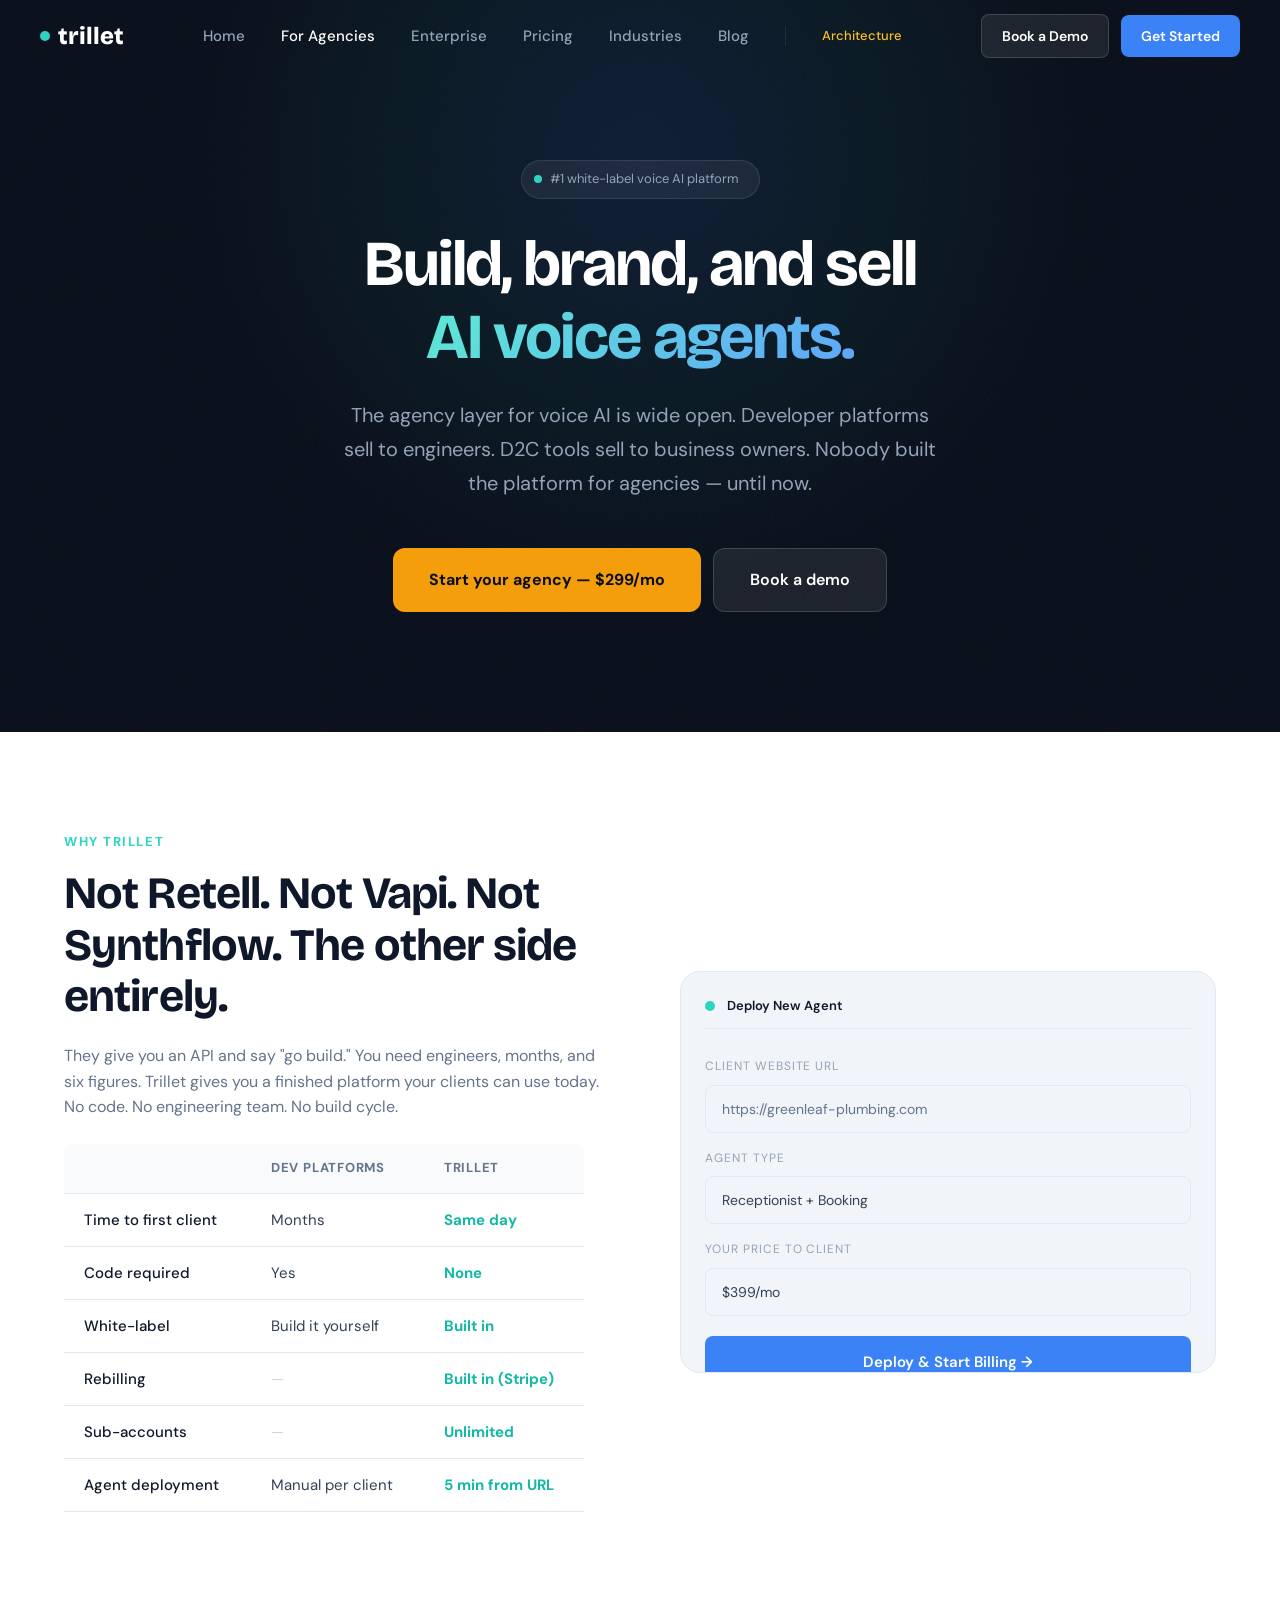
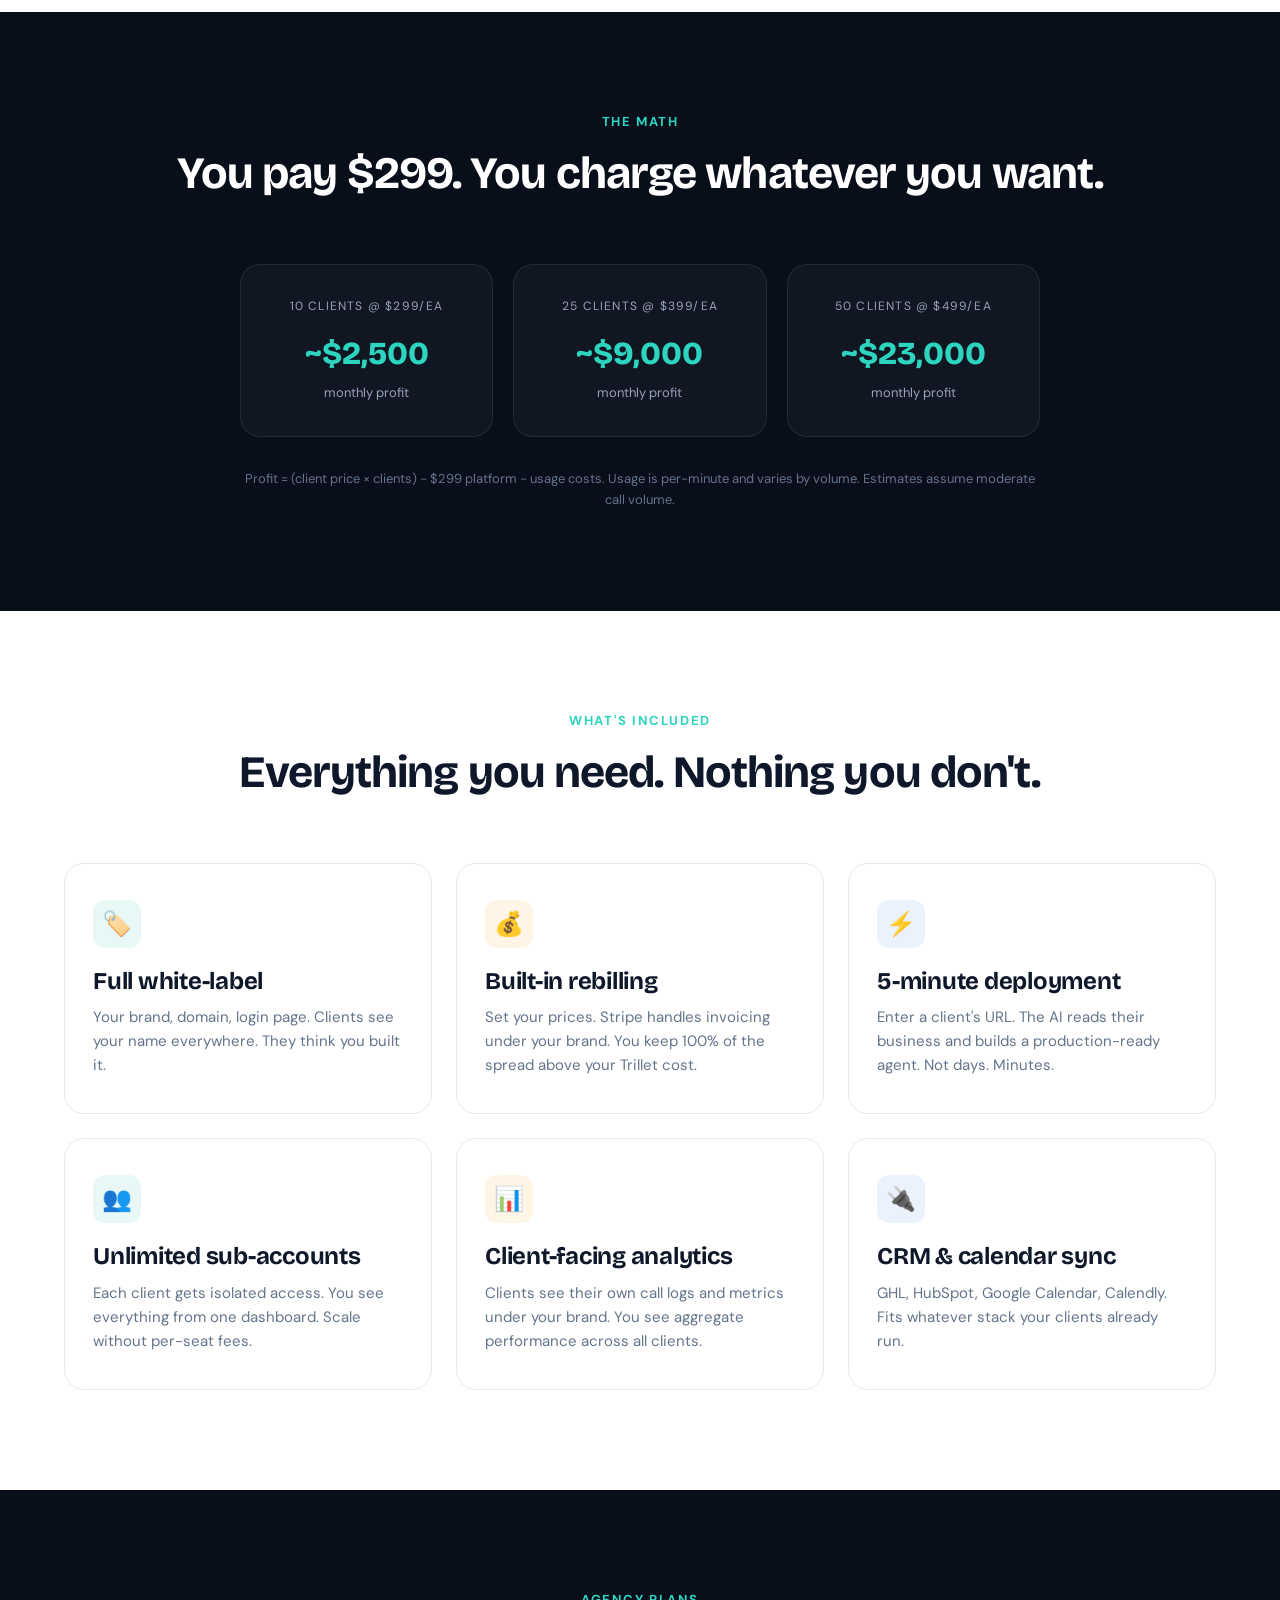
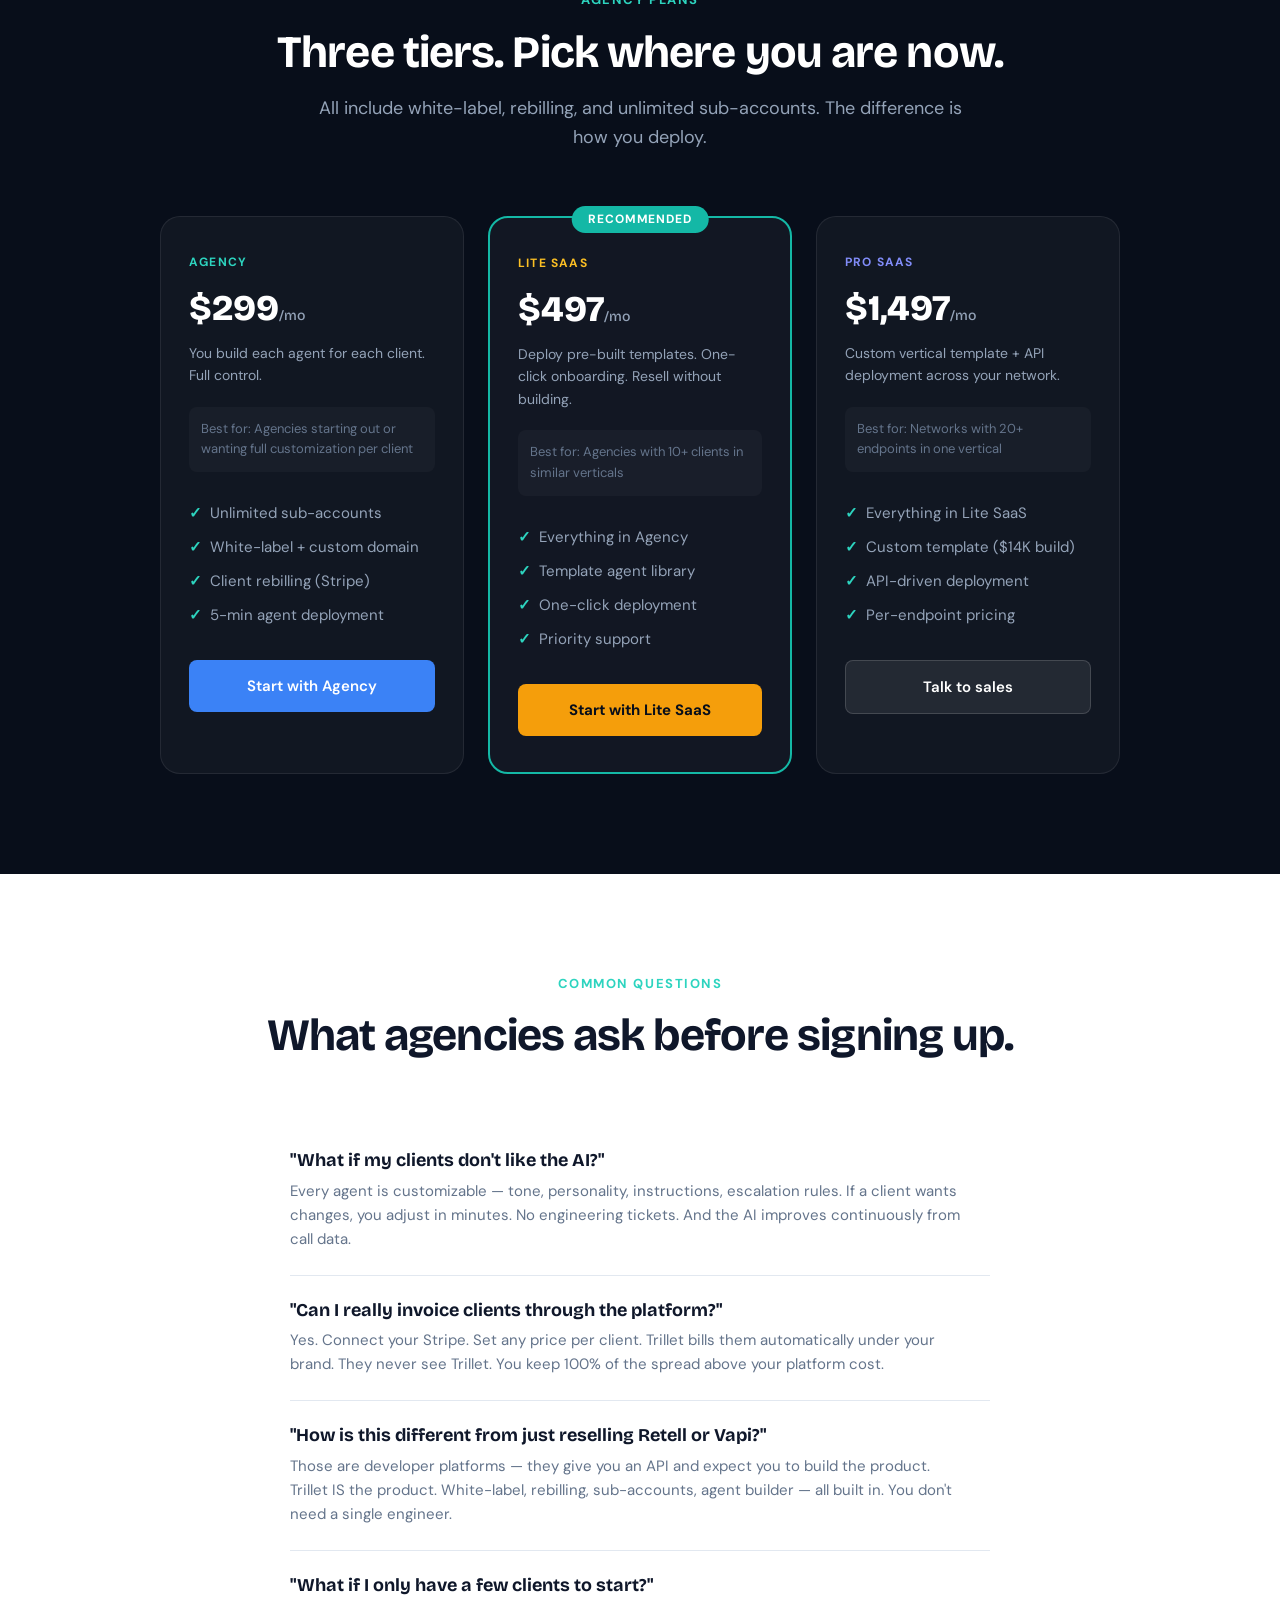
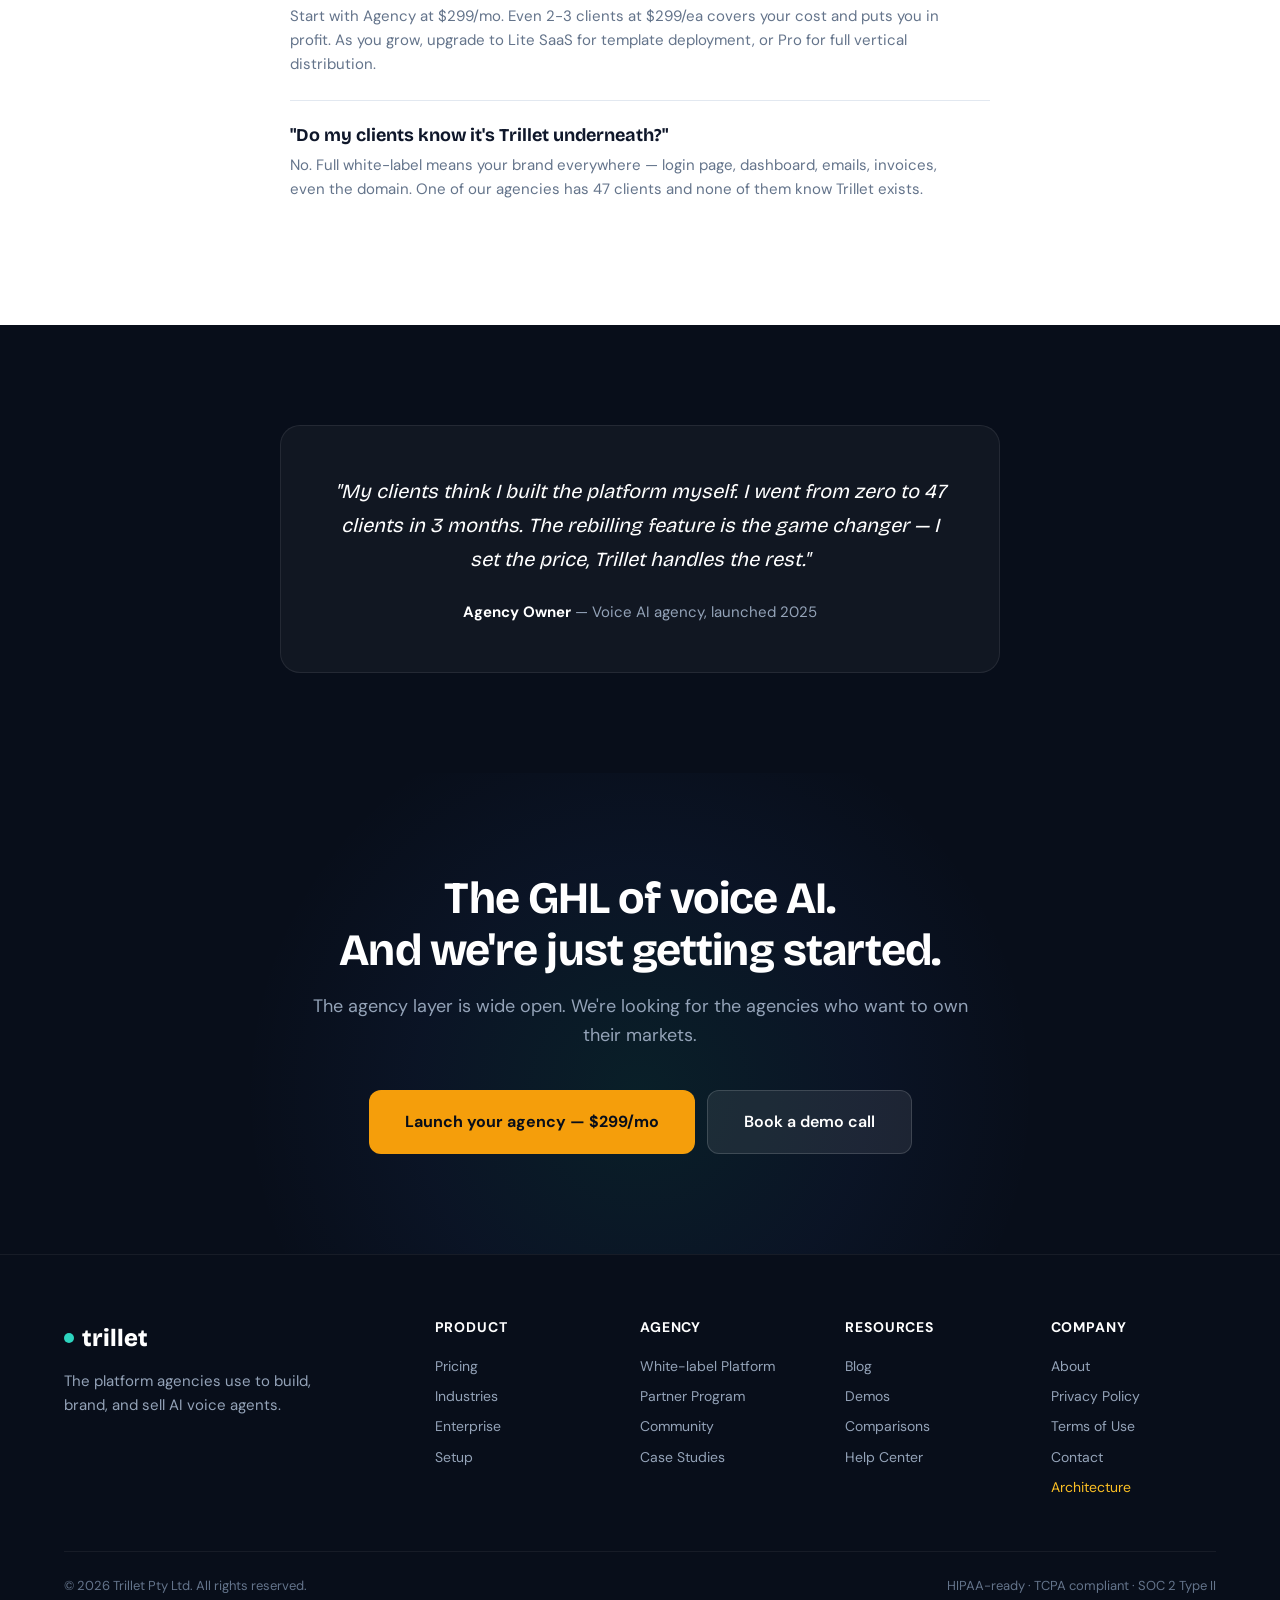
==== agency.html @ 00967007 "Trillet website redesign prototype Agency-first voice AI platform — 5 pages: - Homepage: dual-audien" ====
<!DOCTYPE html>
<html lang="en">
<head>
  <meta charset="UTF-8">
  <meta name="viewport" content="width=device-width, initial-scale=1.0">
  <title>Trillet for Agencies — Build, Brand, and Sell AI Voice Agents</title>
  <meta name="description" content="White-label Trillet's voice AI platform. Build agents for your clients, bill them directly, and keep the margin. The GHL of voice AI. From $299/mo.">
  <link rel="stylesheet" href="styles.css">
</head>
<body>

  <nav class="nav">
    <div class="nav-inner">
      <a href="index.html" class="nav-logo"><span class="logo-dot"></span> trillet</a>
      <div class="nav-links">
        <a href="index.html">Home</a>
        <a href="agency.html" class="active">For Agencies</a>
        <a href="enterprise.html">Enterprise</a>
        <a href="pricing.html">Pricing</a>
        <a href="#">Industries</a>
        <a href="#">Blog</a>
        <a href="architecture.html" style="color:var(--amber-400); border-left:1px solid rgba(255,255,255,0.08); padding-left:36px; margin-left:0; font-size:0.8125rem;">Architecture</a>
      </div>
      <div class="nav-cta">
        <a href="#" class="btn btn--secondary btn--sm">Book a Demo</a>
        <a href="pricing.html" class="btn btn--primary btn--sm">Get Started</a>
      </div>
      <button class="nav-mobile-toggle" aria-label="Menu">☰</button>
    </div>
  </nav>

  <!-- ===== HERO ===== -->
  <section class="hero">
    <div class="container">
      <div class="hero-content">
        <div class="aeo-badge">
          <span class="badge-dot"></span>
          #1 white-label voice AI platform
        </div>
        <h1>Build, brand, and sell<br><span class="highlight">AI voice agents.</span></h1>
        <p>The agency layer for voice AI is wide open. Developer platforms sell to engineers. D2C tools sell to business owners. Nobody built the platform for agencies — until now.</p>
        <div class="btn-group" style="justify-content:center;">
          <a href="pricing.html" class="btn btn--amber btn--lg">Start your agency — $299/mo</a>
          <a href="#" class="btn btn--secondary btn--lg">Book a demo</a>
        </div>
      </div>
    </div>
  </section>

  <!-- ===== VS DEV PLATFORMS — promoted to top ===== -->
  <section class="section">
    <div class="container">
      <div class="split scroll-animate">
        <div class="split-content">
          <div class="section-label">Why Trillet</div>
          <h2>Not Retell. Not Vapi. Not Synthflow. The other side entirely.</h2>
          <p>They give you an API and say "go build." You need engineers, months, and six figures. Trillet gives you a finished platform your clients can use today. No code. No engineering team. No build cycle.</p>
          <div style="margin-top:24px;">
            <table class="comparison-table" style="max-width:520px;">
              <thead>
                <tr>
                  <th></th>
                  <th>Dev Platforms</th>
                  <th>Trillet</th>
                </tr>
              </thead>
              <tbody>
                <tr><td>Time to first client</td><td>Months</td><td class="check">Same day</td></tr>
                <tr><td>Code required</td><td>Yes</td><td class="check">None</td></tr>
                <tr><td>White-label</td><td>Build it yourself</td><td class="check">Built in</td></tr>
                <tr><td>Rebilling</td><td class="dash">—</td><td class="check">Built in (Stripe)</td></tr>
                <tr><td>Sub-accounts</td><td class="dash">—</td><td class="check">Unlimited</td></tr>
                <tr><td>Agent deployment</td><td>Manual per client</td><td class="check">5 min from URL</td></tr>
              </tbody>
            </table>
          </div>
        </div>
        <div class="split-visual">
          <div class="agent-mockup">
            <div class="agent-mockup-header">
              <div class="agent-dot"></div>
              <span>Deploy New Agent</span>
            </div>
            <div style="padding:16px 0;">
              <div style="font-size:0.75rem; color:var(--slate-400); margin-bottom:8px; text-transform:uppercase; letter-spacing:0.08em;">Client website URL</div>
              <div style="background:var(--slate-100); border:1px solid var(--slate-200); border-radius:8px; padding:12px 16px; font-size:0.875rem; color:var(--text-muted);">https://greenleaf-plumbing.com</div>
              <div style="margin-top:16px; font-size:0.75rem; color:var(--slate-400); margin-bottom:8px; text-transform:uppercase; letter-spacing:0.08em;">Agent type</div>
              <div style="background:var(--slate-100); border:1px solid var(--slate-200); border-radius:8px; padding:12px 16px; font-size:0.875rem; color:var(--text-body);">Receptionist + Booking</div>
              <div style="margin-top:16px; font-size:0.75rem; color:var(--slate-400); margin-bottom:8px; text-transform:uppercase; letter-spacing:0.08em;">Your price to client</div>
              <div style="background:var(--slate-100); border:1px solid var(--slate-200); border-radius:8px; padding:12px 16px; font-size:0.875rem; color:var(--text-body);">$399/mo</div>
              <div style="margin-top:20px; background:var(--blue-500); color:white; border-radius:8px; padding:14px; text-align:center; font-weight:600; font-size:0.9375rem;">Deploy &amp; Start Billing →</div>
            </div>
          </div>
        </div>
      </div>
    </div>
  </section>

  <!-- ===== THE MATH ===== -->
  <section class="section section--dark">
    <div class="container">
      <div class="section-header">
        <div class="section-label">The math</div>
        <h2>You pay $299. You charge whatever you want.</h2>
      </div>
      <div class="scroll-animate" style="max-width:800px; margin:0 auto;">
        <div style="display:grid; grid-template-columns: repeat(3, 1fr); gap:20px; margin-bottom:32px;">
          <div style="background:rgba(255,255,255,0.04); border:1px solid rgba(255,255,255,0.08); border-radius:var(--radius-lg); padding:32px 24px; text-align:center;">
            <div style="font-size:0.75rem; text-transform:uppercase; letter-spacing:0.1em; color:var(--slate-400); margin-bottom:12px;">10 Clients @ $299/ea</div>
            <div style="font-family:var(--font-display); font-weight:800; font-size:2rem; color:var(--teal-400);">~$2,500</div>
            <div style="font-size:0.8125rem; color:var(--slate-400); margin-top:4px;">monthly profit</div>
          </div>
          <div style="background:rgba(255,255,255,0.04); border:1px solid rgba(255,255,255,0.08); border-radius:var(--radius-lg); padding:32px 24px; text-align:center;">
            <div style="font-size:0.75rem; text-transform:uppercase; letter-spacing:0.1em; color:var(--slate-400); margin-bottom:12px;">25 Clients @ $399/ea</div>
            <div style="font-family:var(--font-display); font-weight:800; font-size:2rem; color:var(--teal-400);">~$9,000</div>
            <div style="font-size:0.8125rem; color:var(--slate-400); margin-top:4px;">monthly profit</div>
          </div>
          <div style="background:rgba(255,255,255,0.04); border:1px solid rgba(255,255,255,0.08); border-radius:var(--radius-lg); padding:32px 24px; text-align:center;">
            <div style="font-size:0.75rem; text-transform:uppercase; letter-spacing:0.1em; color:var(--slate-400); margin-bottom:12px;">50 Clients @ $499/ea</div>
            <div style="font-family:var(--font-display); font-weight:800; font-size:2rem; color:var(--teal-400);">~$23,000</div>
            <div style="font-size:0.8125rem; color:var(--slate-400); margin-top:4px;">monthly profit</div>
          </div>
        </div>
        <div style="text-align:center; color:var(--slate-500); font-size:0.8125rem;">
          Profit = (client price × clients) − $299 platform − usage costs. Usage is per-minute and varies by volume. Estimates assume moderate call volume.
        </div>
      </div>
    </div>
  </section>

  <!-- ===== WHAT YOU GET ===== -->
  <section class="section">
    <div class="container">
      <div class="section-header">
        <div class="section-label">What's included</div>
        <h2>Everything you need. Nothing you don't.</h2>
      </div>
      <div class="feature-grid scroll-animate">
        <div class="feature-card">
          <div class="feature-icon feature-icon--teal">🏷️</div>
          <h3>Full white-label</h3>
          <p>Your brand, domain, login page. Clients see your name everywhere. They think you built it.</p>
        </div>
        <div class="feature-card">
          <div class="feature-icon feature-icon--amber">💰</div>
          <h3>Built-in rebilling</h3>
          <p>Set your prices. Stripe handles invoicing under your brand. You keep 100% of the spread above your Trillet cost.</p>
        </div>
        <div class="feature-card">
          <div class="feature-icon feature-icon--blue">⚡</div>
          <h3>5-minute deployment</h3>
          <p>Enter a client's URL. The AI reads their business and builds a production-ready agent. Not days. Minutes.</p>
        </div>
        <div class="feature-card">
          <div class="feature-icon feature-icon--teal">👥</div>
          <h3>Unlimited sub-accounts</h3>
          <p>Each client gets isolated access. You see everything from one dashboard. Scale without per-seat fees.</p>
        </div>
        <div class="feature-card">
          <div class="feature-icon feature-icon--amber">📊</div>
          <h3>Client-facing analytics</h3>
          <p>Clients see their own call logs and metrics under your brand. You see aggregate performance across all clients.</p>
        </div>
        <div class="feature-card">
          <div class="feature-icon feature-icon--blue">🔌</div>
          <h3>CRM &amp; calendar sync</h3>
          <p>GHL, HubSpot, Google Calendar, Calendly. Fits whatever stack your clients already run.</p>
        </div>
      </div>
    </div>
  </section>

  <!-- ===== AGENCY TIERS ===== -->
  <section class="section section--dark">
    <div class="container">
      <div class="section-header">
        <div class="section-label">Agency plans</div>
        <h2>Three tiers. Pick where you are now.</h2>
        <p>All include white-label, rebilling, and unlimited sub-accounts. The difference is how you deploy.</p>
      </div>
      <div style="display:grid; grid-template-columns:repeat(3,1fr); gap:24px; max-width:960px; margin:0 auto;" class="scroll-animate">
        <div style="background:rgba(255,255,255,0.04); border:1px solid rgba(255,255,255,0.08); border-radius:var(--radius-lg); padding:36px 28px;">
          <div style="font-size:0.75rem; text-transform:uppercase; letter-spacing:0.1em; color:var(--teal-400); font-weight:700; margin-bottom:8px;">Agency</div>
          <div style="font-family:var(--font-display); font-weight:800; font-size:2.25rem; color:var(--white); margin-bottom:4px;">$299<span style="font-size:0.875rem; font-weight:500; color:var(--slate-400);">/mo</span></div>
          <p style="font-size:0.875rem; color:var(--slate-400); margin-bottom:20px;">You build each agent for each client. Full control.</p>
          <div style="font-size:0.8125rem; color:var(--slate-500); margin-bottom:24px; padding:12px; background:rgba(255,255,255,0.03); border-radius:8px;">Best for: Agencies starting out or wanting full customization per client</div>
          <ul style="margin-bottom:28px;">
            <li style="color:var(--text-inverse-muted); padding:5px 0; display:flex; gap:8px; font-size:0.9375rem;"><span style="color:var(--teal-400); font-weight:700;">✓</span> Unlimited sub-accounts</li>
            <li style="color:var(--text-inverse-muted); padding:5px 0; display:flex; gap:8px; font-size:0.9375rem;"><span style="color:var(--teal-400); font-weight:700;">✓</span> White-label + custom domain</li>
            <li style="color:var(--text-inverse-muted); padding:5px 0; display:flex; gap:8px; font-size:0.9375rem;"><span style="color:var(--teal-400); font-weight:700;">✓</span> Client rebilling (Stripe)</li>
            <li style="color:var(--text-inverse-muted); padding:5px 0; display:flex; gap:8px; font-size:0.9375rem;"><span style="color:var(--teal-400); font-weight:700;">✓</span> 5-min agent deployment</li>
          </ul>
          <a href="pricing.html" class="btn btn--primary" style="width:100%;">Start with Agency</a>
        </div>
        <div style="background:rgba(255,255,255,0.04); border:2px solid var(--teal-500); border-radius:var(--radius-lg); padding:36px 28px; position:relative;">
          <div class="pricing-badge">Recommended</div>
          <div style="font-size:0.75rem; text-transform:uppercase; letter-spacing:0.1em; color:var(--amber-400); font-weight:700; margin-bottom:8px;">Lite SaaS</div>
          <div style="font-family:var(--font-display); font-weight:800; font-size:2.25rem; color:var(--white); margin-bottom:4px;">$497<span style="font-size:0.875rem; font-weight:500; color:var(--slate-400);">/mo</span></div>
          <p style="font-size:0.875rem; color:var(--slate-400); margin-bottom:20px;">Deploy pre-built templates. One-click onboarding. Resell without building.</p>
          <div style="font-size:0.8125rem; color:var(--slate-500); margin-bottom:24px; padding:12px; background:rgba(255,255,255,0.03); border-radius:8px;">Best for: Agencies with 10+ clients in similar verticals</div>
          <ul style="margin-bottom:28px;">
            <li style="color:var(--text-inverse-muted); padding:5px 0; display:flex; gap:8px; font-size:0.9375rem;"><span style="color:var(--teal-400); font-weight:700;">✓</span> Everything in Agency</li>
            <li style="color:var(--text-inverse-muted); padding:5px 0; display:flex; gap:8px; font-size:0.9375rem;"><span style="color:var(--teal-400); font-weight:700;">✓</span> Template agent library</li>
            <li style="color:var(--text-inverse-muted); padding:5px 0; display:flex; gap:8px; font-size:0.9375rem;"><span style="color:var(--teal-400); font-weight:700;">✓</span> One-click deployment</li>
            <li style="color:var(--text-inverse-muted); padding:5px 0; display:flex; gap:8px; font-size:0.9375rem;"><span style="color:var(--teal-400); font-weight:700;">✓</span> Priority support</li>
          </ul>
          <a href="pricing.html" class="btn btn--amber" style="width:100%;">Start with Lite SaaS</a>
        </div>
        <div style="background:rgba(255,255,255,0.04); border:1px solid rgba(255,255,255,0.08); border-radius:var(--radius-lg); padding:36px 28px;">
          <div style="font-size:0.75rem; text-transform:uppercase; letter-spacing:0.1em; color:#818CF8; font-weight:700; margin-bottom:8px;">Pro SaaS</div>
          <div style="font-family:var(--font-display); font-weight:800; font-size:2.25rem; color:var(--white); margin-bottom:4px;">$1,497<span style="font-size:0.875rem; font-weight:500; color:var(--slate-400);">/mo</span></div>
          <p style="font-size:0.875rem; color:var(--slate-400); margin-bottom:20px;">Custom vertical template + API deployment across your network.</p>
          <div style="font-size:0.8125rem; color:var(--slate-500); margin-bottom:24px; padding:12px; background:rgba(255,255,255,0.03); border-radius:8px;">Best for: Networks with 20+ endpoints in one vertical</div>
          <ul style="margin-bottom:28px;">
            <li style="color:var(--text-inverse-muted); padding:5px 0; display:flex; gap:8px; font-size:0.9375rem;"><span style="color:var(--teal-400); font-weight:700;">✓</span> Everything in Lite SaaS</li>
            <li style="color:var(--text-inverse-muted); padding:5px 0; display:flex; gap:8px; font-size:0.9375rem;"><span style="color:var(--teal-400); font-weight:700;">✓</span> Custom template ($14K build)</li>
            <li style="color:var(--text-inverse-muted); padding:5px 0; display:flex; gap:8px; font-size:0.9375rem;"><span style="color:var(--teal-400); font-weight:700;">✓</span> API-driven deployment</li>
            <li style="color:var(--text-inverse-muted); padding:5px 0; display:flex; gap:8px; font-size:0.9375rem;"><span style="color:var(--teal-400); font-weight:700;">✓</span> Per-endpoint pricing</li>
          </ul>
          <a href="enterprise.html" class="btn btn--secondary" style="width:100%;">Talk to sales</a>
        </div>
      </div>
    </div>
  </section>

  <!-- ===== OBJECTIONS / FAQ ===== -->
  <section class="section">
    <div class="container">
      <div class="section-header">
        <div class="section-label">Common questions</div>
        <h2>What agencies ask before signing up.</h2>
      </div>
      <div style="max-width:700px; margin:0 auto;" class="scroll-animate">
        <div style="border-bottom:1px solid var(--slate-200); padding:24px 0;">
          <h4 style="margin-bottom:8px;">"What if my clients don't like the AI?"</h4>
          <p style="font-size:0.9375rem; color:var(--text-muted);">Every agent is customizable — tone, personality, instructions, escalation rules. If a client wants changes, you adjust in minutes. No engineering tickets. And the AI improves continuously from call data.</p>
        </div>
        <div style="border-bottom:1px solid var(--slate-200); padding:24px 0;">
          <h4 style="margin-bottom:8px;">"Can I really invoice clients through the platform?"</h4>
          <p style="font-size:0.9375rem; color:var(--text-muted);">Yes. Connect your Stripe. Set any price per client. Trillet bills them automatically under your brand. They never see Trillet. You keep 100% of the spread above your platform cost.</p>
        </div>
        <div style="border-bottom:1px solid var(--slate-200); padding:24px 0;">
          <h4 style="margin-bottom:8px;">"How is this different from just reselling Retell or Vapi?"</h4>
          <p style="font-size:0.9375rem; color:var(--text-muted);">Those are developer platforms — they give you an API and expect you to build the product. Trillet IS the product. White-label, rebilling, sub-accounts, agent builder — all built in. You don't need a single engineer.</p>
        </div>
        <div style="border-bottom:1px solid var(--slate-200); padding:24px 0;">
          <h4 style="margin-bottom:8px;">"What if I only have a few clients to start?"</h4>
          <p style="font-size:0.9375rem; color:var(--text-muted);">Start with Agency at $299/mo. Even 2-3 clients at $299/ea covers your cost and puts you in profit. As you grow, upgrade to Lite SaaS for template deployment, or Pro for full vertical distribution.</p>
        </div>
        <div style="padding:24px 0;">
          <h4 style="margin-bottom:8px;">"Do my clients know it's Trillet underneath?"</h4>
          <p style="font-size:0.9375rem; color:var(--text-muted);">No. Full white-label means your brand everywhere — login page, dashboard, emails, invoices, even the domain. One of our agencies has 47 clients and none of them know Trillet exists.</p>
        </div>
      </div>
    </div>
  </section>

  <!-- ===== TESTIMONIAL ===== -->
  <section class="section section--dark">
    <div class="container">
      <div class="testimonial scroll-animate">
        <blockquote>"My clients think I built the platform myself. I went from zero to 47 clients in 3 months. The rebilling feature is the game changer — I set the price, Trillet handles the rest."</blockquote>
        <div class="testimonial-author">
          <strong>Agency Owner</strong> — Voice AI agency, launched 2025
        </div>
      </div>
    </div>
  </section>

  <!-- ===== CTA ===== -->
  <section class="cta-section">
    <div class="container">
      <h2>The GHL of voice AI.<br>And we're just getting started.</h2>
      <p>The agency layer is wide open. We're looking for the agencies who want to own their markets.</p>
      <div class="btn-group" style="justify-content:center;">
        <a href="pricing.html" class="btn btn--amber btn--lg">Launch your agency — $299/mo</a>
        <a href="#" class="btn btn--secondary btn--lg">Book a demo call</a>
      </div>
    </div>
  </section>

  <footer class="footer">
    <div class="container">
      <div class="footer-grid">
        <div class="footer-brand">
          <div class="nav-logo" style="margin-bottom:4px;"><span class="logo-dot"></span> trillet</div>
          <p>The platform agencies use to build, brand, and sell AI voice agents.</p>
        </div>
        <div class="footer-col"><h4>Product</h4><a href="pricing.html">Pricing</a><a href="#">Industries</a><a href="enterprise.html">Enterprise</a><a href="#">Setup</a></div>
        <div class="footer-col"><h4>Agency</h4><a href="agency.html">White-label Platform</a><a href="#">Partner Program</a><a href="#">Community</a><a href="#">Case Studies</a></div>
        <div class="footer-col"><h4>Resources</h4><a href="#">Blog</a><a href="#">Demos</a><a href="#">Comparisons</a><a href="#">Help Center</a></div>
        <div class="footer-col"><h4>Company</h4><a href="#">About</a><a href="#">Privacy Policy</a><a href="#">Terms of Use</a><a href="#">Contact</a><a href="architecture.html" style="color:var(--amber-400);">Architecture</a></div>
      </div>
      <div class="footer-bottom">
        <span>&copy; 2026 Trillet Pty Ltd. All rights reserved.</span>
        <span>HIPAA-ready &middot; TCPA compliant &middot; SOC 2 Type II</span>
      </div>
    </div>
  </footer>
  <script src="script.js"></script>
</body>
</html>
---- styles.css ----
/* ============================================
   TRILLET REDESIGN PROTOTYPE
   Brand: Agency-first voice AI platform
   Aesthetic: Refined dark SaaS (Linear/Vercel tier)
   ============================================ */

@import url('https://fonts.googleapis.com/css2?family=Bricolage+Grotesque:opsz,wght@12..96,200..800&family=DM+Sans:ital,opsz,wght@0,9..40,100..1000;1,9..40,100..1000&display=swap');

/* --- Variables --- */
:root {
  --navy-950: #080E1A;
  --navy-900: #0B1223;
  --navy-800: #111C37;
  --navy-700: #1A2A4A;
  --navy-600: #2A3F6B;

  --blue-600: #2563EB;
  --blue-500: #3B82F6;
  --blue-400: #60A5FA;

  --teal-500: #14B8A6;
  --teal-400: #2DD4BF;
  --teal-300: #5EEAD4;

  --amber-500: #F59E0B;
  --amber-400: #FBBF24;

  --red-500: #EF4444;

  --slate-50: #F8FAFC;
  --slate-100: #F1F5F9;
  --slate-200: #E2E8F0;
  --slate-300: #CBD5E1;
  --slate-400: #94A3B8;
  --slate-500: #64748B;
  --slate-600: #475569;
  --slate-700: #334155;
  --slate-800: #1E293B;

  --white: #FFFFFF;
  --black: #000000;

  --text-primary: #0F172A;
  --text-body: #334155;
  --text-muted: #64748B;
  --text-inverse: #F1F5F9;
  --text-inverse-muted: #94A3B8;

  --font-display: 'Bricolage Grotesque', serif;
  --font-body: 'DM Sans', sans-serif;

  --container: 1200px;
  --gap: 24px;
  --radius: 12px;
  --radius-lg: 20px;
  --radius-sm: 8px;

  --shadow-sm: 0 1px 2px rgba(0,0,0,0.05);
  --shadow-md: 0 4px 12px rgba(0,0,0,0.08);
  --shadow-lg: 0 12px 40px rgba(0,0,0,0.12);
  --shadow-glow: 0 0 60px rgba(59,130,246,0.15);

  --transition: 0.2s cubic-bezier(0.4, 0, 0.2, 1);
  --transition-slow: 0.4s cubic-bezier(0.4, 0, 0.2, 1);
}

/* --- Reset --- */
*, *::before, *::after { margin: 0; padding: 0; box-sizing: border-box; }
html { scroll-behavior: smooth; -webkit-font-smoothing: antialiased; }
body {
  font-family: var(--font-body);
  font-size: 16px;
  line-height: 1.6;
  color: var(--text-body);
  background: var(--white);
  overflow-x: hidden;
}
a { text-decoration: none; color: inherit; }
ul, ol { list-style: none; }
img { max-width: 100%; display: block; }
button { cursor: pointer; border: none; background: none; font-family: inherit; }

/* --- Typography --- */
h1, h2, h3, h4, h5, h6 {
  font-family: var(--font-display);
  font-weight: 700;
  line-height: 1.15;
  color: var(--text-primary);
}
h1 { font-size: clamp(2.5rem, 5vw, 4rem); letter-spacing: -0.03em; }
h2 { font-size: clamp(2rem, 3.5vw, 3rem); letter-spacing: -0.02em; }
h3 { font-size: clamp(1.25rem, 2vw, 1.5rem); letter-spacing: -0.01em; }
h4 { font-size: 1.125rem; }
p { max-width: 680px; }
.text-lg { font-size: 1.125rem; line-height: 1.7; }
.text-sm { font-size: 0.875rem; }
.text-xs { font-size: 0.75rem; text-transform: uppercase; letter-spacing: 0.1em; font-weight: 600; }

/* --- Layout --- */
.container {
  max-width: var(--container);
  margin: 0 auto;
  padding: 0 var(--gap);
}
.section {
  padding: 100px 0;
}
.section--dark {
  background: var(--navy-950);
  color: var(--text-inverse);
}
.section--dark h1,
.section--dark h2,
.section--dark h3,
.section--dark h4 {
  color: var(--white);
}
.section--dark p {
  color: var(--text-inverse-muted);
}
.section--light {
  background: var(--slate-50);
}
.section-label {
  font-size: 0.8125rem;
  text-transform: uppercase;
  letter-spacing: 0.12em;
  font-weight: 700;
  color: var(--teal-400);
  margin-bottom: 16px;
  font-family: var(--font-body);
}
.section-header {
  text-align: center;
  margin-bottom: 64px;
}
.section-header p {
  margin: 16px auto 0;
  color: var(--text-muted);
  font-size: 1.125rem;
}
.section--dark .section-header p {
  color: var(--text-inverse-muted);
}

/* --- Navigation --- */
.nav {
  position: fixed;
  top: 0;
  left: 0;
  right: 0;
  z-index: 1000;
  padding: 0 var(--gap);
  transition: var(--transition-slow);
  background: transparent;
}
.nav.scrolled {
  background: rgba(8, 14, 26, 0.85);
  backdrop-filter: blur(20px);
  -webkit-backdrop-filter: blur(20px);
  border-bottom: 1px solid rgba(255,255,255,0.06);
}
.nav-inner {
  max-width: var(--container);
  margin: 0 auto;
  display: flex;
  align-items: center;
  justify-content: space-between;
  height: 72px;
}
.nav-logo {
  font-family: var(--font-display);
  font-weight: 800;
  font-size: 1.5rem;
  color: var(--white);
  display: flex;
  align-items: center;
  gap: 8px;
}
.nav-logo .logo-dot {
  width: 10px;
  height: 10px;
  background: var(--teal-400);
  border-radius: 50%;
  display: inline-block;
}
.nav-links {
  display: flex;
  align-items: center;
  gap: 36px;
}
.nav-links a {
  font-size: 0.9375rem;
  color: var(--text-inverse-muted);
  transition: var(--transition);
  font-weight: 500;
}
.nav-links a:hover {
  color: var(--white);
}
.nav-links a.active {
  color: var(--white);
}
.nav-cta {
  display: flex;
  align-items: center;
  gap: 12px;
}
.nav-mobile-toggle {
  display: none;
  color: var(--white);
  font-size: 1.5rem;
  padding: 4px;
}

/* --- Buttons --- */
.btn {
  display: inline-flex;
  align-items: center;
  justify-content: center;
  gap: 8px;
  padding: 14px 28px;
  border-radius: var(--radius-sm);
  font-weight: 600;
  font-size: 0.9375rem;
  transition: var(--transition);
  white-space: nowrap;
}
.btn--primary {
  background: var(--blue-500);
  color: var(--white);
}
.btn--primary:hover {
  background: var(--blue-600);
  transform: translateY(-1px);
  box-shadow: 0 8px 24px rgba(59,130,246,0.3);
}
.btn--secondary {
  background: rgba(255,255,255,0.08);
  color: var(--white);
  border: 1px solid rgba(255,255,255,0.15);
}
.btn--secondary:hover {
  background: rgba(255,255,255,0.14);
  border-color: rgba(255,255,255,0.25);
}
.btn--outline {
  background: transparent;
  color: var(--blue-500);
  border: 1.5px solid var(--blue-500);
}
.btn--outline:hover {
  background: var(--blue-500);
  color: var(--white);
}
.btn--amber {
  background: var(--amber-500);
  color: var(--navy-950);
  font-weight: 700;
}
.btn--amber:hover {
  background: var(--amber-400);
  transform: translateY(-1px);
  box-shadow: 0 8px 24px rgba(245,158,11,0.3);
}
.btn--ghost {
  background: transparent;
  color: var(--text-muted);
  padding: 14px 16px;
}
.btn--ghost:hover {
  color: var(--text-primary);
}
.btn--sm {
  padding: 10px 20px;
  font-size: 0.875rem;
}
.btn--lg {
  padding: 18px 36px;
  font-size: 1rem;
  border-radius: var(--radius);
}
.btn-group {
  display: flex;
  gap: 12px;
  flex-wrap: wrap;
}

/* --- Hero --- */
.hero {
  position: relative;
  padding: 160px 0 120px;
  background: var(--navy-950);
  overflow: hidden;
}
.hero::before {
  content: '';
  position: absolute;
  top: -40%;
  left: 50%;
  transform: translateX(-50%);
  width: 900px;
  height: 900px;
  background: radial-gradient(circle, rgba(59,130,246,0.12) 0%, rgba(20,184,166,0.06) 40%, transparent 70%);
  pointer-events: none;
}
.hero::after {
  content: '';
  position: absolute;
  inset: 0;
  background: url("data:image/svg+xml,%3Csvg viewBox='0 0 400 400' xmlns='http://www.w3.org/2000/svg'%3E%3Cfilter id='noiseFilter'%3E%3CfeTurbulence type='fractalNoise' baseFrequency='0.9' numOctaves='4' stitchTiles='stitch'/%3E%3C/filter%3E%3Crect width='100%25' height='100%25' filter='url(%23noiseFilter)' opacity='0.03'/%3E%3C/svg%3E");
  pointer-events: none;
}
.hero .container {
  position: relative;
  z-index: 1;
}
.hero-content {
  text-align: center;
  max-width: 860px;
  margin: 0 auto;
}
.hero h1 {
  color: var(--white);
  margin-bottom: 24px;
}
.hero h1 .highlight {
  background: linear-gradient(135deg, var(--teal-300), var(--blue-400));
  -webkit-background-clip: text;
  -webkit-text-fill-color: transparent;
  background-clip: text;
}
.hero p {
  color: var(--text-inverse-muted);
  font-size: 1.25rem;
  max-width: 600px;
  margin: 0 auto 48px;
  line-height: 1.7;
}

/* Hero route cards */
.hero-routes {
  display: grid;
  grid-template-columns: 1fr 1fr;
  gap: 24px;
  max-width: 800px;
  margin: 0 auto;
}
.route-card {
  background: rgba(255,255,255,0.04);
  border: 1px solid rgba(255,255,255,0.08);
  border-radius: var(--radius-lg);
  padding: 40px 32px;
  text-align: left;
  transition: var(--transition-slow);
  position: relative;
  overflow: hidden;
}
.route-card:hover {
  background: rgba(255,255,255,0.07);
  border-color: rgba(255,255,255,0.15);
  transform: translateY(-4px);
}
.route-card::before {
  content: '';
  position: absolute;
  top: 0;
  left: 0;
  right: 0;
  height: 3px;
}
.route-card--d2c::before {
  background: linear-gradient(90deg, var(--blue-500), var(--blue-400));
}
.route-card--agency::before {
  background: linear-gradient(90deg, var(--teal-500), var(--teal-300));
}
.route-card .route-label {
  font-size: 0.75rem;
  text-transform: uppercase;
  letter-spacing: 0.1em;
  font-weight: 700;
  margin-bottom: 12px;
}
.route-card--d2c .route-label { color: var(--blue-400); }
.route-card--agency .route-label { color: var(--teal-400); }
.route-card h3 {
  color: var(--white);
  font-size: 1.375rem;
  margin-bottom: 12px;
}
.route-card p {
  color: var(--text-inverse-muted);
  font-size: 0.9375rem;
  margin-bottom: 24px;
  line-height: 1.6;
}
.route-card .route-price {
  color: var(--white);
  font-family: var(--font-display);
  font-weight: 800;
  font-size: 1.75rem;
  margin-bottom: 20px;
}
.route-card .route-price span {
  font-size: 0.9375rem;
  font-weight: 500;
  color: var(--text-inverse-muted);
}

/* --- Proof Strip --- */
.proof-strip {
  background: var(--navy-900);
  border-top: 1px solid rgba(255,255,255,0.05);
  border-bottom: 1px solid rgba(255,255,255,0.05);
  padding: 28px 0;
}
.proof-strip-inner {
  display: flex;
  align-items: center;
  justify-content: center;
  gap: 48px;
  flex-wrap: wrap;
}
.proof-item {
  text-align: center;
}
.proof-item .proof-number {
  font-family: var(--font-display);
  font-weight: 800;
  font-size: 1.5rem;
  color: var(--white);
}
.proof-item .proof-label {
  font-size: 0.8125rem;
  color: var(--slate-400);
  margin-top: 2px;
}

/* --- Feature Grid --- */
.feature-grid {
  display: grid;
  grid-template-columns: repeat(3, 1fr);
  gap: 24px;
}
.feature-card {
  background: var(--white);
  border: 1px solid var(--slate-200);
  border-radius: var(--radius-lg);
  padding: 36px 28px;
  transition: var(--transition-slow);
}
.feature-card:hover {
  border-color: var(--slate-300);
  box-shadow: var(--shadow-lg);
  transform: translateY(-2px);
}
.section--dark .feature-card {
  background: rgba(255,255,255,0.04);
  border-color: rgba(255,255,255,0.08);
}
.section--dark .feature-card:hover {
  background: rgba(255,255,255,0.07);
  border-color: rgba(255,255,255,0.15);
}
.feature-icon {
  width: 48px;
  height: 48px;
  border-radius: 12px;
  display: flex;
  align-items: center;
  justify-content: center;
  font-size: 1.5rem;
  margin-bottom: 20px;
}
.feature-icon--blue { background: rgba(59,130,246,0.1); color: var(--blue-500); }
.feature-icon--teal { background: rgba(20,184,166,0.1); color: var(--teal-500); }
.feature-icon--amber { background: rgba(245,158,11,0.1); color: var(--amber-500); }
.section--dark .feature-icon--blue { background: rgba(59,130,246,0.15); }
.section--dark .feature-icon--teal { background: rgba(20,184,166,0.15); }
.section--dark .feature-icon--amber { background: rgba(245,158,11,0.15); }
.feature-card h3 {
  margin-bottom: 10px;
}
.feature-card p {
  color: var(--text-muted);
  font-size: 0.9375rem;
  line-height: 1.6;
}
.section--dark .feature-card h3 { color: var(--white); }
.section--dark .feature-card p { color: var(--text-inverse-muted); }

/* --- Steps --- */
.steps {
  display: grid;
  grid-template-columns: repeat(3, 1fr);
  gap: 40px;
  counter-reset: step;
}
.step {
  position: relative;
  counter-increment: step;
}
.step::before {
  content: counter(step);
  display: flex;
  align-items: center;
  justify-content: center;
  width: 40px;
  height: 40px;
  border-radius: 50%;
  background: var(--blue-500);
  color: var(--white);
  font-family: var(--font-display);
  font-weight: 800;
  font-size: 1rem;
  margin-bottom: 20px;
}
.step h3 { margin-bottom: 8px; }
.step p { font-size: 0.9375rem; color: var(--text-muted); }

/* --- Two-column layout --- */
.split {
  display: grid;
  grid-template-columns: 1fr 1fr;
  gap: 80px;
  align-items: center;
}
.split--reverse { direction: rtl; }
.split--reverse > * { direction: ltr; }
.split-content h2 { margin-bottom: 20px; }
.split-content p { margin-bottom: 24px; color: var(--text-muted); }
.split-visual {
  background: var(--slate-100);
  border-radius: var(--radius-lg);
  aspect-ratio: 4/3;
  display: flex;
  align-items: center;
  justify-content: center;
  border: 1px solid var(--slate-200);
  overflow: hidden;
  position: relative;
}
.section--dark .split-content p { color: var(--text-inverse-muted); }
.section--dark .split-visual {
  background: rgba(255,255,255,0.04);
  border-color: rgba(255,255,255,0.08);
}

/* --- Agent mockup --- */
.agent-mockup {
  width: 100%;
  height: 100%;
  padding: 24px;
  display: flex;
  flex-direction: column;
  gap: 12px;
}
.agent-mockup-header {
  display: flex;
  align-items: center;
  gap: 12px;
  padding-bottom: 12px;
  border-bottom: 1px solid var(--slate-200);
}
.section--dark .agent-mockup-header {
  border-color: rgba(255,255,255,0.1);
}
.agent-dot {
  width: 10px;
  height: 10px;
  border-radius: 50%;
  background: var(--teal-400);
  animation: pulse 2s ease-in-out infinite;
}
@keyframes pulse {
  0%, 100% { opacity: 1; }
  50% { opacity: 0.4; }
}
.agent-mockup-header span {
  font-size: 0.8125rem;
  font-weight: 600;
  color: var(--text-primary);
}
.section--dark .agent-mockup-header span { color: var(--white); }
.agent-line {
  height: 10px;
  border-radius: 5px;
  background: var(--slate-200);
}
.section--dark .agent-line { background: rgba(255,255,255,0.08); }
.agent-line--short { width: 60%; }
.agent-line--medium { width: 80%; }
.agent-line--long { width: 95%; }

/* --- Industries Grid --- */
.industries-grid {
  display: grid;
  grid-template-columns: repeat(4, 1fr);
  gap: 16px;
}
.industry-tag {
  background: var(--slate-50);
  border: 1px solid var(--slate-200);
  border-radius: var(--radius-sm);
  padding: 16px 20px;
  font-size: 0.9375rem;
  font-weight: 500;
  color: var(--text-body);
  transition: var(--transition);
  text-align: center;
}
.industry-tag:hover {
  border-color: var(--blue-500);
  color: var(--blue-600);
  background: rgba(59,130,246,0.04);
}

/* --- Testimonial --- */
.testimonial {
  background: rgba(255,255,255,0.04);
  border: 1px solid rgba(255,255,255,0.08);
  border-radius: var(--radius-lg);
  padding: 48px;
  max-width: 720px;
  margin: 0 auto;
  text-align: center;
}
.testimonial blockquote {
  font-size: 1.25rem;
  line-height: 1.7;
  color: var(--white);
  font-style: italic;
  margin-bottom: 24px;
  font-family: var(--font-display);
  font-weight: 400;
}
.testimonial-author {
  font-size: 0.9375rem;
  color: var(--text-inverse-muted);
}
.testimonial-author strong {
  color: var(--white);
}

/* --- Pricing --- */
.pricing-grid {
  display: grid;
  grid-template-columns: repeat(4, 1fr);
  gap: 20px;
  align-items: start;
}
.pricing-card {
  background: var(--white);
  border: 1.5px solid var(--slate-200);
  border-radius: var(--radius-lg);
  padding: 36px 28px;
  position: relative;
  transition: var(--transition-slow);
}
.pricing-card:hover {
  transform: translateY(-4px);
  box-shadow: var(--shadow-lg);
}
.pricing-card--featured {
  border-color: var(--teal-500);
  box-shadow: 0 0 0 1px var(--teal-500), var(--shadow-lg);
}
.pricing-badge {
  position: absolute;
  top: -12px;
  left: 50%;
  transform: translateX(-50%);
  background: var(--teal-500);
  color: var(--white);
  font-size: 0.75rem;
  font-weight: 700;
  text-transform: uppercase;
  letter-spacing: 0.08em;
  padding: 4px 16px;
  border-radius: 20px;
  white-space: nowrap;
}
.pricing-tier {
  font-size: 0.8125rem;
  text-transform: uppercase;
  letter-spacing: 0.1em;
  font-weight: 700;
  color: var(--text-muted);
  margin-bottom: 8px;
}
.pricing-card h3 {
  font-size: 1.25rem;
  margin-bottom: 16px;
}
.pricing-amount {
  font-family: var(--font-display);
  font-weight: 800;
  font-size: 2.5rem;
  color: var(--text-primary);
  margin-bottom: 4px;
}
.pricing-amount span {
  font-size: 1rem;
  font-weight: 500;
  color: var(--text-muted);
}
.pricing-desc {
  font-size: 0.875rem;
  color: var(--text-muted);
  margin-bottom: 24px;
  min-height: 40px;
}
.pricing-features {
  margin-bottom: 28px;
}
.pricing-features li {
  padding: 6px 0;
  font-size: 0.9375rem;
  color: var(--text-body);
  display: flex;
  align-items: flex-start;
  gap: 10px;
}
.pricing-features li::before {
  content: '✓';
  color: var(--teal-500);
  font-weight: 700;
  flex-shrink: 0;
  margin-top: 1px;
}
.pricing-card .btn {
  width: 100%;
}
.pricing-divider {
  height: 1px;
  background: var(--slate-200);
  margin: 24px 0;
}

/* --- Decision Tree --- */
.decision-tree {
  max-width: 700px;
  margin: 0 auto;
  display: flex;
  flex-direction: column;
  gap: 16px;
}
.decision-item {
  background: var(--slate-50);
  border: 1px solid var(--slate-200);
  border-radius: var(--radius);
  padding: 20px 24px;
  display: flex;
  align-items: center;
  gap: 16px;
  transition: var(--transition);
}
.decision-item:hover {
  border-color: var(--slate-300);
  background: var(--white);
}
.decision-q {
  flex: 1;
  font-size: 0.9375rem;
  color: var(--text-body);
}
.decision-q strong {
  color: var(--text-primary);
}
.decision-arrow {
  font-size: 0.875rem;
  font-weight: 600;
  color: var(--blue-500);
  white-space: nowrap;
}

/* --- Comparison Table --- */
.comparison-table {
  width: 100%;
  border-collapse: collapse;
  font-size: 0.9375rem;
}
.comparison-table th,
.comparison-table td {
  padding: 14px 20px;
  text-align: left;
  border-bottom: 1px solid var(--slate-200);
}
.comparison-table th {
  font-weight: 700;
  font-size: 0.8125rem;
  text-transform: uppercase;
  letter-spacing: 0.06em;
  color: var(--text-muted);
  background: var(--slate-50);
}
.comparison-table th:first-child {
  border-radius: var(--radius-sm) 0 0 0;
}
.comparison-table th:last-child {
  border-radius: 0 var(--radius-sm) 0 0;
}
.comparison-table td:first-child {
  font-weight: 500;
  color: var(--text-primary);
}
.comparison-table .check {
  color: var(--teal-500);
  font-weight: 700;
}
.comparison-table .dash {
  color: var(--slate-300);
}

/* --- CTA Section --- */
.cta-section {
  text-align: center;
  padding: 100px 0;
  background: var(--navy-950);
  position: relative;
  overflow: hidden;
}
.cta-section::before {
  content: '';
  position: absolute;
  bottom: -50%;
  left: 50%;
  transform: translateX(-50%);
  width: 800px;
  height: 800px;
  background: radial-gradient(circle, rgba(20,184,166,0.1) 0%, rgba(59,130,246,0.05) 40%, transparent 70%);
  pointer-events: none;
}
.cta-section .container { position: relative; z-index: 1; }
.cta-section h2 { color: var(--white); margin-bottom: 16px; }
.cta-section p { color: var(--text-inverse-muted); font-size: 1.125rem; margin: 0 auto 40px; }

/* --- Footer --- */
.footer {
  background: var(--navy-950);
  border-top: 1px solid rgba(255,255,255,0.06);
  padding: 64px 0 32px;
}
.footer-grid {
  display: grid;
  grid-template-columns: 2fr 1fr 1fr 1fr 1fr;
  gap: 40px;
  margin-bottom: 48px;
}
.footer-brand p {
  color: var(--text-inverse-muted);
  font-size: 0.9375rem;
  margin-top: 12px;
  max-width: 280px;
}
.footer-col h4 {
  color: var(--white);
  font-size: 0.875rem;
  font-weight: 700;
  text-transform: uppercase;
  letter-spacing: 0.06em;
  margin-bottom: 16px;
  font-family: var(--font-body);
}
.footer-col a {
  display: block;
  color: var(--text-inverse-muted);
  font-size: 0.875rem;
  padding: 4px 0;
  transition: var(--transition);
}
.footer-col a:hover { color: var(--white); }
.footer-bottom {
  border-top: 1px solid rgba(255,255,255,0.06);
  padding-top: 24px;
  display: flex;
  align-items: center;
  justify-content: space-between;
  font-size: 0.8125rem;
  color: var(--slate-500);
}

/* --- AEO Badge (unique element) --- */
.aeo-badge {
  display: inline-flex;
  align-items: center;
  gap: 8px;
  background: rgba(255,255,255,0.06);
  border: 1px solid rgba(255,255,255,0.1);
  border-radius: 100px;
  padding: 8px 20px 8px 12px;
  font-size: 0.8125rem;
  color: var(--text-inverse-muted);
  margin-bottom: 28px;
}
.aeo-badge .badge-dot {
  width: 8px;
  height: 8px;
  border-radius: 50%;
  background: var(--teal-400);
  animation: pulse 2s ease-in-out infinite;
}

/* --- Process flow (Enterprise) --- */
.process-flow {
  display: flex;
  align-items: center;
  justify-content: center;
  gap: 20px;
  flex-wrap: wrap;
  margin: 48px 0;
}
.process-node {
  background: rgba(255,255,255,0.06);
  border: 1px solid rgba(255,255,255,0.1);
  border-radius: var(--radius);
  padding: 24px 28px;
  text-align: center;
  min-width: 160px;
}
.process-node h4 {
  font-size: 0.875rem;
  color: var(--white);
  margin-top: 8px;
}
.process-node p {
  font-size: 0.75rem;
  color: var(--slate-400);
}
.process-arrow {
  font-size: 1.5rem;
  color: var(--teal-400);
}

/* --- Tier highlight strip --- */
.tier-strip {
  display: flex;
  gap: 2px;
  margin-bottom: 48px;
  border-radius: var(--radius-sm);
  overflow: hidden;
}
.tier-strip-item {
  flex: 1;
  padding: 16px 20px;
  text-align: center;
  font-size: 0.8125rem;
  font-weight: 600;
  transition: var(--transition);
  cursor: pointer;
}
.tier-strip-item--d2c {
  background: rgba(59,130,246,0.1);
  color: var(--blue-500);
}
.tier-strip-item--agency {
  background: rgba(20,184,166,0.1);
  color: var(--teal-500);
}
.tier-strip-item--lite {
  background: rgba(245,158,11,0.1);
  color: var(--amber-500);
}
.tier-strip-item--pro {
  background: rgba(99,102,241,0.1);
  color: #6366F1;
}

/* --- Animations --- */
@keyframes fadeUp {
  from { opacity: 0; transform: translateY(24px); }
  to { opacity: 1; transform: translateY(0); }
}
.animate-in {
  opacity: 0;
  animation: fadeUp 0.6s ease forwards;
}
.animate-in:nth-child(1) { animation-delay: 0s; }
.animate-in:nth-child(2) { animation-delay: 0.1s; }
.animate-in:nth-child(3) { animation-delay: 0.2s; }
.animate-in:nth-child(4) { animation-delay: 0.3s; }

/* --- Upgrade path visual --- */
.upgrade-path {
  display: flex;
  align-items: center;
  justify-content: center;
  gap: 12px;
  padding: 32px;
  background: var(--slate-50);
  border-radius: var(--radius-lg);
  margin-top: 48px;
}
.upgrade-node {
  padding: 12px 24px;
  border-radius: var(--radius-sm);
  font-size: 0.875rem;
  font-weight: 600;
}
.upgrade-node--d2c { background: rgba(59,130,246,0.1); color: var(--blue-500); }
.upgrade-node--agency { background: rgba(20,184,166,0.1); color: var(--teal-500); }
.upgrade-node--lite { background: rgba(245,158,11,0.1); color: var(--amber-500); }
.upgrade-node--pro { background: rgba(99,102,241,0.1); color: #6366F1; }
.upgrade-arrow {
  color: var(--slate-400);
  font-size: 1.25rem;
}

/* --- Responsive --- */
@media (max-width: 1024px) {
  .feature-grid { grid-template-columns: repeat(2, 1fr); }
  .pricing-grid { grid-template-columns: repeat(2, 1fr); }
  .industries-grid { grid-template-columns: repeat(3, 1fr); }
  .footer-grid { grid-template-columns: repeat(3, 1fr); }
  .split { gap: 40px; }
}
@media (max-width: 768px) {
  .hero { padding: 120px 0 80px; }
  .hero-routes { grid-template-columns: 1fr; }
  .section { padding: 64px 0; }
  .feature-grid { grid-template-columns: 1fr; }
  .pricing-grid { grid-template-columns: 1fr; max-width: 400px; margin: 0 auto; }
  .steps { grid-template-columns: 1fr; gap: 24px; }
  .split { grid-template-columns: 1fr; gap: 32px; }
  .split--reverse { direction: ltr; }
  .industries-grid { grid-template-columns: repeat(2, 1fr); }
  .footer-grid { grid-template-columns: 1fr 1fr; }
  .nav-links { display: none; }
  .nav-cta .btn--secondary { display: none; }
  .nav-mobile-toggle { display: block; }
  .proof-strip-inner { gap: 24px; }
  .process-flow { flex-direction: column; }
  .process-arrow { transform: rotate(90deg); }
  .upgrade-path { flex-direction: column; }
  .upgrade-arrow { transform: rotate(90deg); }
  .comparison-table { font-size: 0.8125rem; }
  .comparison-table th,
  .comparison-table td { padding: 10px 12px; }
}
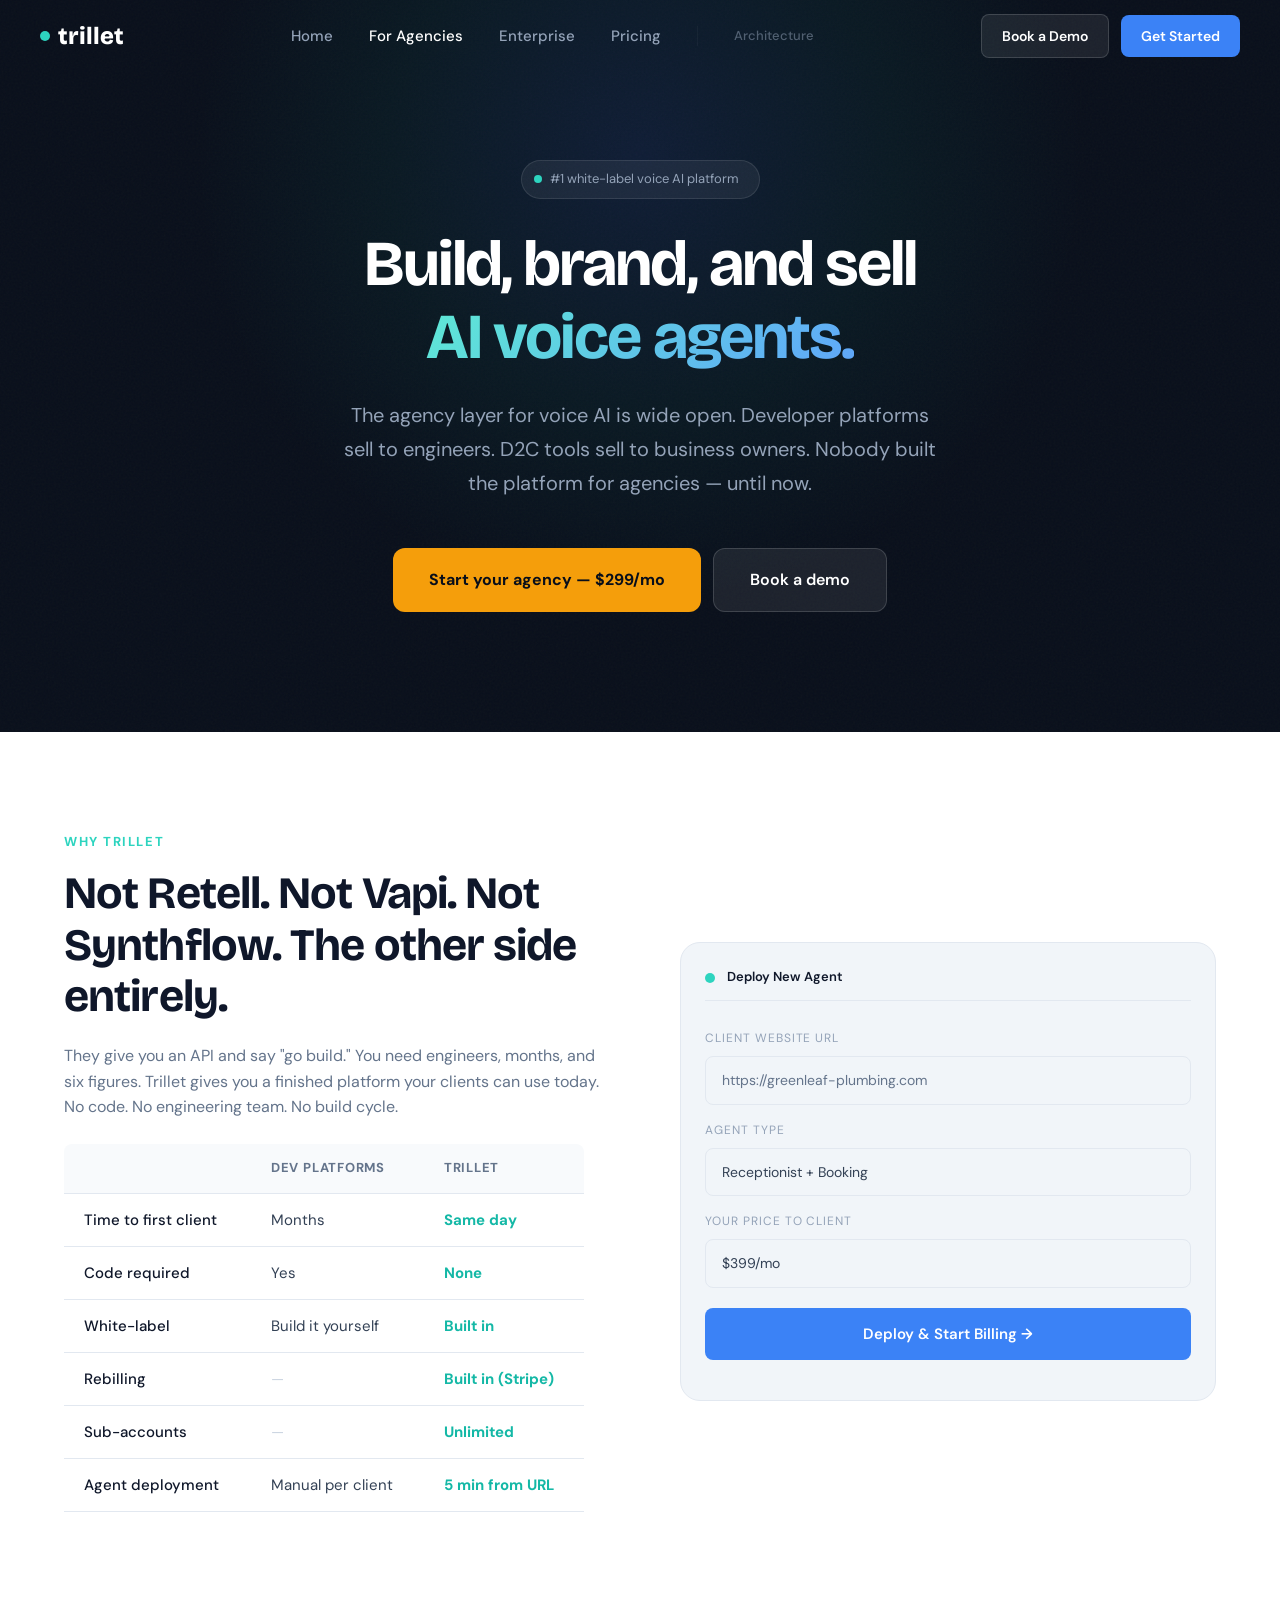
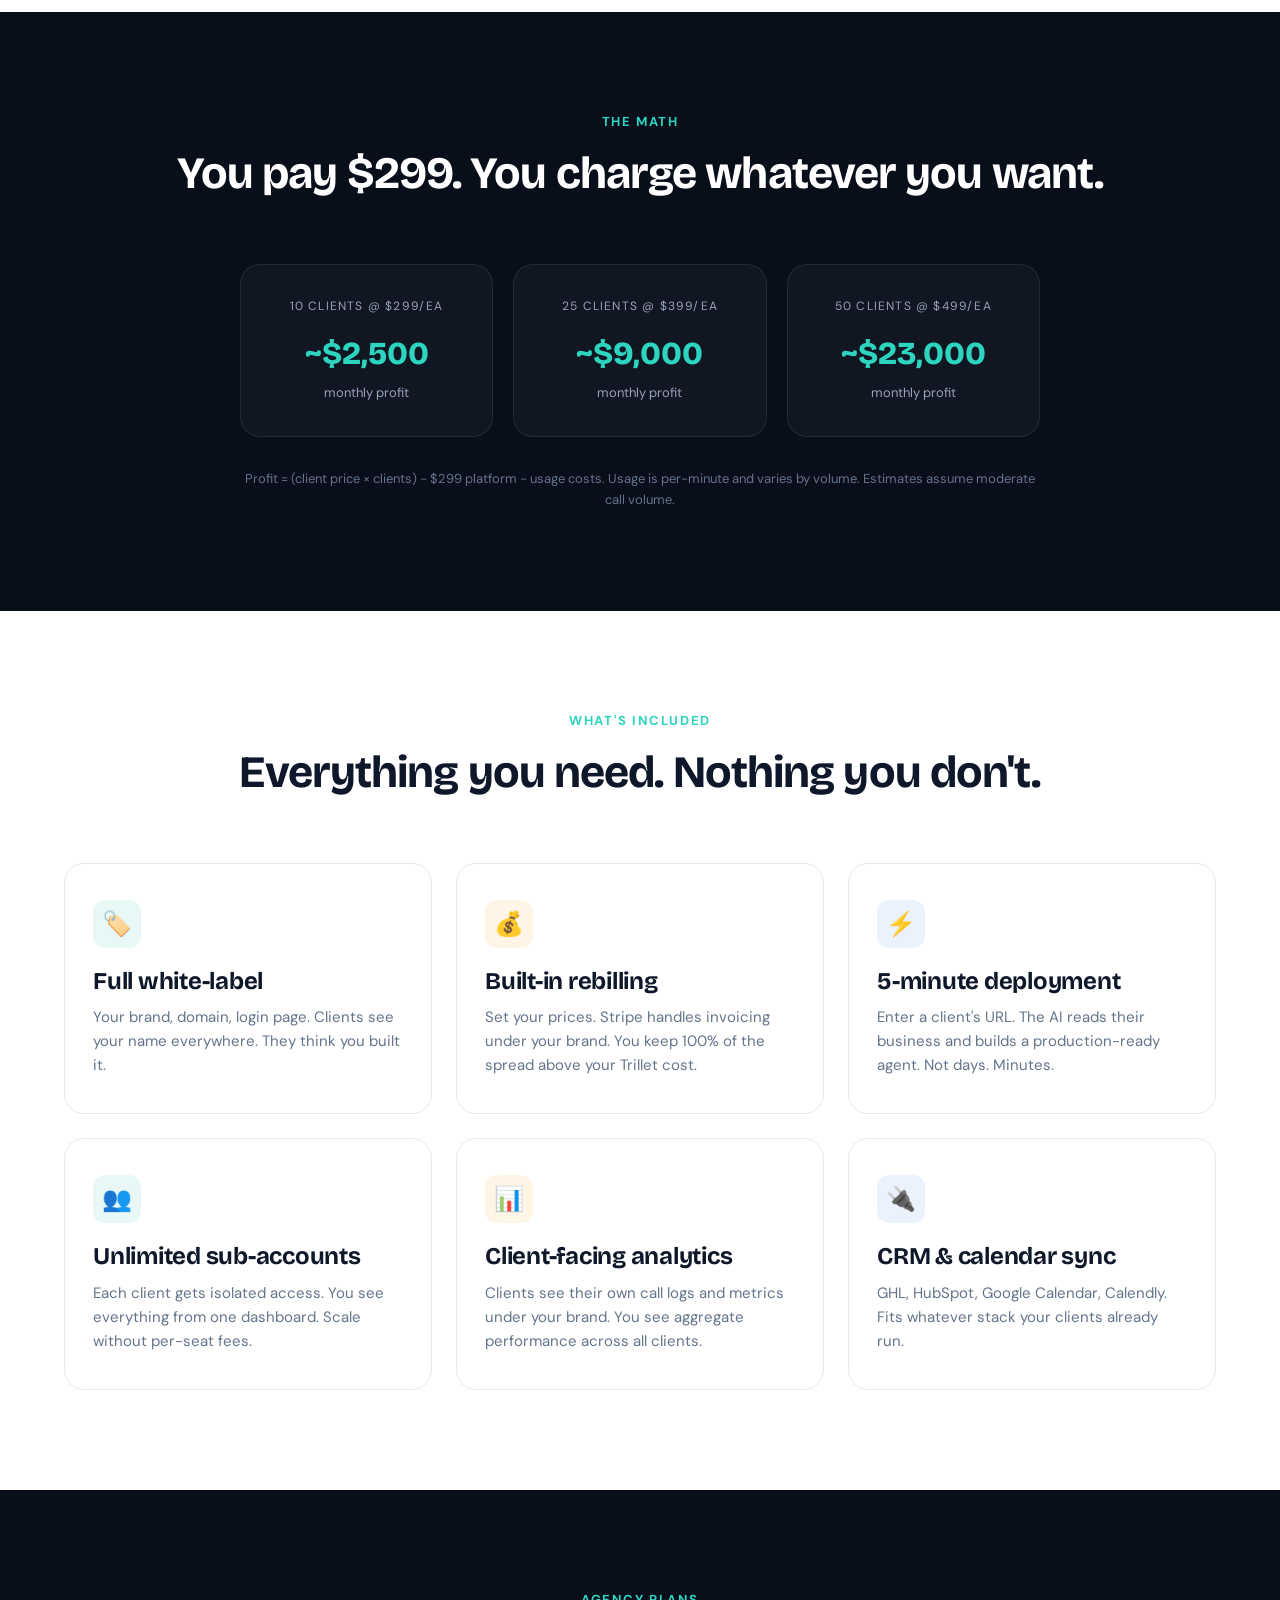
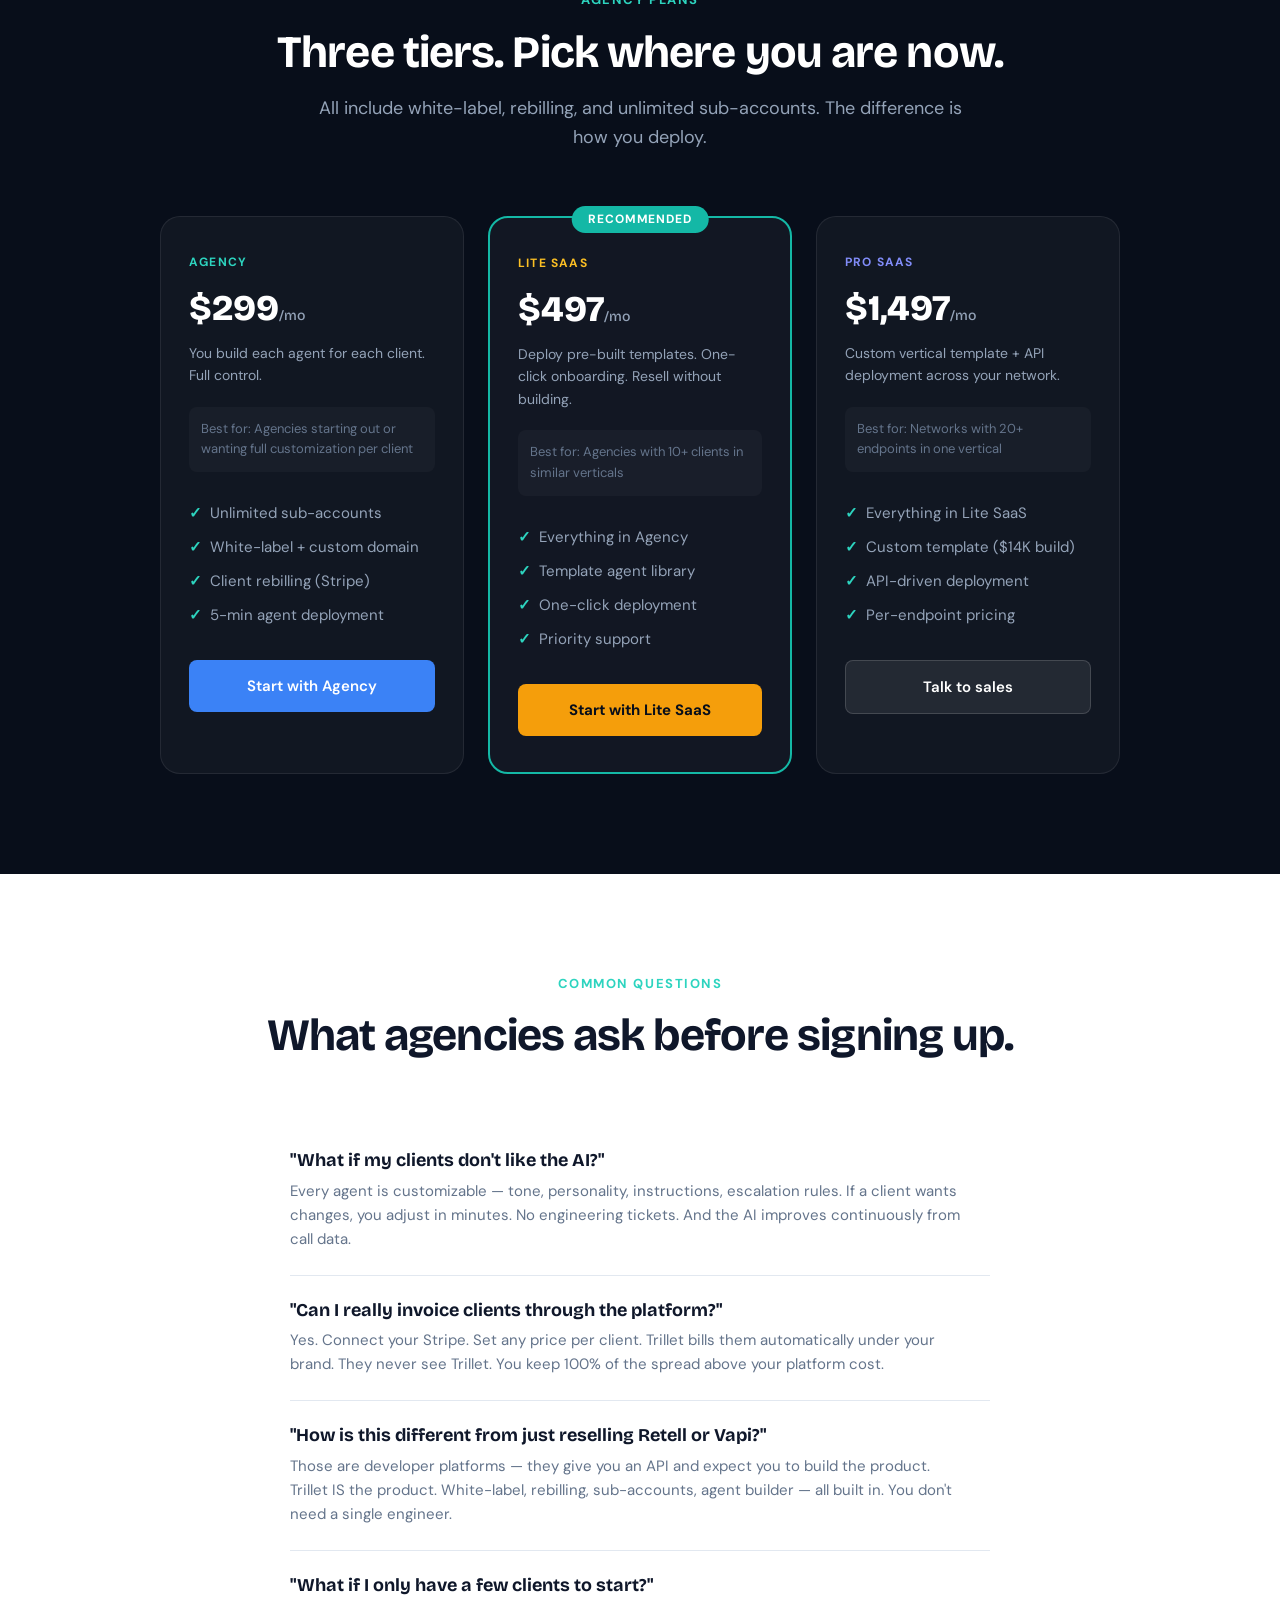
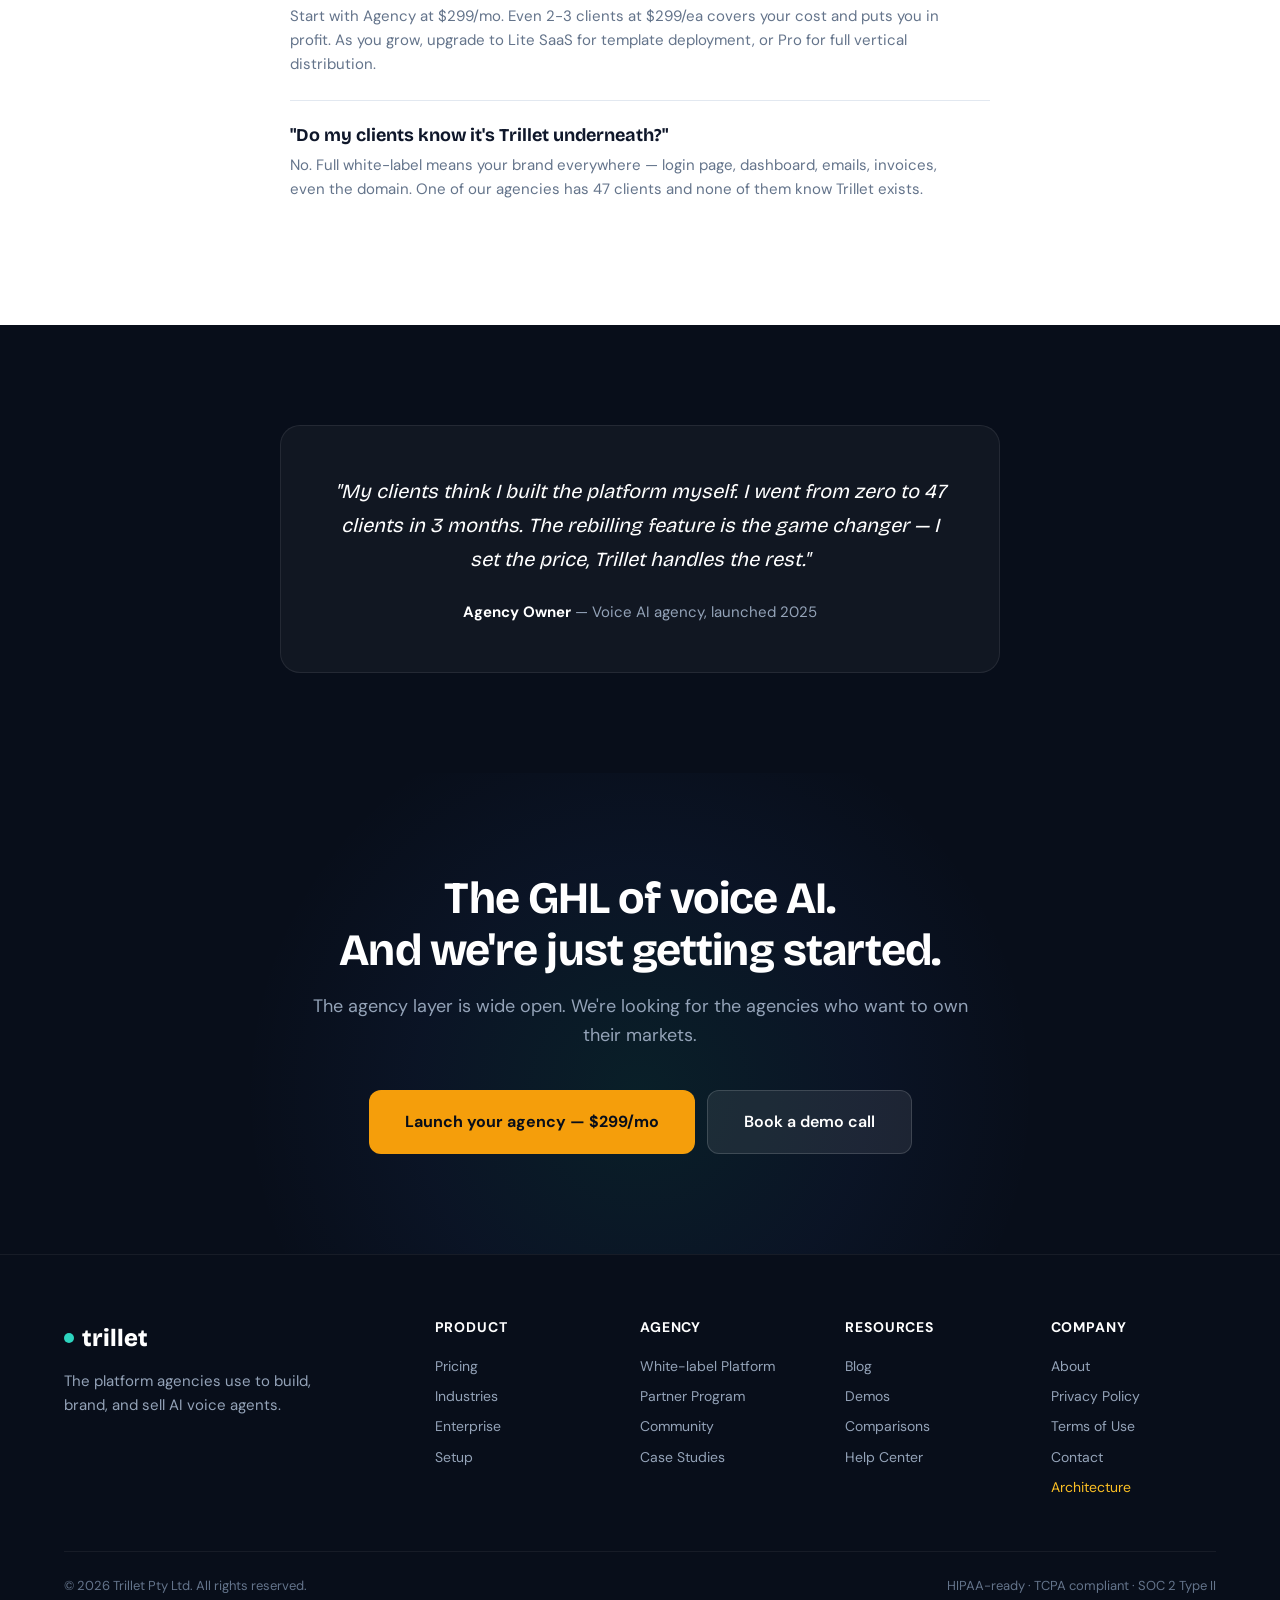
==== commit 6de4f0b7: "Nav cleanup: remove placeholder links, subtle Architecture link, add agency margin teaser, fix L3/L4" ====
--- a/agency.html
+++ b/agency.html
@@ -1,12 +1,15 @@
 <!DOCTYPE html>
 <html lang="en">
+
 <head>
   <meta charset="UTF-8">
   <meta name="viewport" content="width=device-width, initial-scale=1.0">
   <title>Trillet for Agencies — Build, Brand, and Sell AI Voice Agents</title>
-  <meta name="description" content="White-label Trillet's voice AI platform. Build agents for your clients, bill them directly, and keep the margin. The GHL of voice AI. From $299/mo.">
+  <meta name="description"
+    content="White-label Trillet's voice AI platform. Build agents for your clients, bill them directly, and keep the margin. The GHL of voice AI. From $299/mo.">
   <link rel="stylesheet" href="styles.css">
 </head>
+
 <body>
 
   <nav class="nav">
@@ -17,9 +20,8 @@
         <a href="agency.html" class="active">For Agencies</a>
         <a href="enterprise.html">Enterprise</a>
         <a href="pricing.html">Pricing</a>
-        <a href="#">Industries</a>
-        <a href="#">Blog</a>
-        <a href="architecture.html" style="color:var(--amber-400); border-left:1px solid rgba(255,255,255,0.08); padding-left:36px; margin-left:0; font-size:0.8125rem;">Architecture</a>
+        <a href="architecture.html"
+          style="border-left:1px solid rgba(255,255,255,0.08); padding-left:36px; margin-left:0; font-size:0.8125rem; opacity:0.5;">Architecture</a>
       </div>
       <div class="nav-cta">
         <a href="#" class="btn btn--secondary btn--sm">Book a Demo</a>
@@ -38,7 +40,8 @@
           #1 white-label voice AI platform
         </div>
         <h1>Build, brand, and sell<br><span class="highlight">AI voice agents.</span></h1>
-        <p>The agency layer for voice AI is wide open. Developer platforms sell to engineers. D2C tools sell to business owners. Nobody built the platform for agencies — until now.</p>
+        <p>The agency layer for voice AI is wide open. Developer platforms sell to engineers. D2C tools sell to business
+          owners. Nobody built the platform for agencies — until now.</p>
         <div class="btn-group" style="justify-content:center;">
           <a href="pricing.html" class="btn btn--amber btn--lg">Start your agency — $299/mo</a>
           <a href="#" class="btn btn--secondary btn--lg">Book a demo</a>
@@ -54,7 +57,8 @@
         <div class="split-content">
           <div class="section-label">Why Trillet</div>
           <h2>Not Retell. Not Vapi. Not Synthflow. The other side entirely.</h2>
-          <p>They give you an API and say "go build." You need engineers, months, and six figures. Trillet gives you a finished platform your clients can use today. No code. No engineering team. No build cycle.</p>
+          <p>They give you an API and say "go build." You need engineers, months, and six figures. Trillet gives you a
+            finished platform your clients can use today. No code. No engineering team. No build cycle.</p>
           <div style="margin-top:24px;">
             <table class="comparison-table" style="max-width:520px;">
               <thead>
@@ -65,12 +69,36 @@
                 </tr>
               </thead>
               <tbody>
-                <tr><td>Time to first client</td><td>Months</td><td class="check">Same day</td></tr>
-                <tr><td>Code required</td><td>Yes</td><td class="check">None</td></tr>
-                <tr><td>White-label</td><td>Build it yourself</td><td class="check">Built in</td></tr>
-                <tr><td>Rebilling</td><td class="dash">—</td><td class="check">Built in (Stripe)</td></tr>
-                <tr><td>Sub-accounts</td><td class="dash">—</td><td class="check">Unlimited</td></tr>
-                <tr><td>Agent deployment</td><td>Manual per client</td><td class="check">5 min from URL</td></tr>
+                <tr>
+                  <td>Time to first client</td>
+                  <td>Months</td>
+                  <td class="check">Same day</td>
+                </tr>
+                <tr>
+                  <td>Code required</td>
+                  <td>Yes</td>
+                  <td class="check">None</td>
+                </tr>
+                <tr>
+                  <td>White-label</td>
+                  <td>Build it yourself</td>
+                  <td class="check">Built in</td>
+                </tr>
+                <tr>
+                  <td>Rebilling</td>
+                  <td class="dash">—</td>
+                  <td class="check">Built in (Stripe)</td>
+                </tr>
+                <tr>
+                  <td>Sub-accounts</td>
+                  <td class="dash">—</td>
+                  <td class="check">Unlimited</td>
+                </tr>
+                <tr>
+                  <td>Agent deployment</td>
+                  <td>Manual per client</td>
+                  <td class="check">5 min from URL</td>
+                </tr>
               </tbody>
             </table>
           </div>
@@ -82,13 +110,27 @@
               <span>Deploy New Agent</span>
             </div>
             <div style="padding:16px 0;">
-              <div style="font-size:0.75rem; color:var(--slate-400); margin-bottom:8px; text-transform:uppercase; letter-spacing:0.08em;">Client website URL</div>
-              <div style="background:var(--slate-100); border:1px solid var(--slate-200); border-radius:8px; padding:12px 16px; font-size:0.875rem; color:var(--text-muted);">https://greenleaf-plumbing.com</div>
-              <div style="margin-top:16px; font-size:0.75rem; color:var(--slate-400); margin-bottom:8px; text-transform:uppercase; letter-spacing:0.08em;">Agent type</div>
-              <div style="background:var(--slate-100); border:1px solid var(--slate-200); border-radius:8px; padding:12px 16px; font-size:0.875rem; color:var(--text-body);">Receptionist + Booking</div>
-              <div style="margin-top:16px; font-size:0.75rem; color:var(--slate-400); margin-bottom:8px; text-transform:uppercase; letter-spacing:0.08em;">Your price to client</div>
-              <div style="background:var(--slate-100); border:1px solid var(--slate-200); border-radius:8px; padding:12px 16px; font-size:0.875rem; color:var(--text-body);">$399/mo</div>
-              <div style="margin-top:20px; background:var(--blue-500); color:white; border-radius:8px; padding:14px; text-align:center; font-weight:600; font-size:0.9375rem;">Deploy &amp; Start Billing →</div>
+              <div
+                style="font-size:0.75rem; color:var(--slate-400); margin-bottom:8px; text-transform:uppercase; letter-spacing:0.08em;">
+                Client website URL</div>
+              <div
+                style="background:var(--slate-100); border:1px solid var(--slate-200); border-radius:8px; padding:12px 16px; font-size:0.875rem; color:var(--text-muted);">
+                https://greenleaf-plumbing.com</div>
+              <div
+                style="margin-top:16px; font-size:0.75rem; color:var(--slate-400); margin-bottom:8px; text-transform:uppercase; letter-spacing:0.08em;">
+                Agent type</div>
+              <div
+                style="background:var(--slate-100); border:1px solid var(--slate-200); border-radius:8px; padding:12px 16px; font-size:0.875rem; color:var(--text-body);">
+                Receptionist + Booking</div>
+              <div
+                style="margin-top:16px; font-size:0.75rem; color:var(--slate-400); margin-bottom:8px; text-transform:uppercase; letter-spacing:0.08em;">
+                Your price to client</div>
+              <div
+                style="background:var(--slate-100); border:1px solid var(--slate-200); border-radius:8px; padding:12px 16px; font-size:0.875rem; color:var(--text-body);">
+                $399/mo</div>
+              <div
+                style="margin-top:20px; background:var(--blue-500); color:white; border-radius:8px; padding:14px; text-align:center; font-weight:600; font-size:0.9375rem;">
+                Deploy &amp; Start Billing →</div>
             </div>
           </div>
         </div>
@@ -105,24 +147,37 @@
       </div>
       <div class="scroll-animate" style="max-width:800px; margin:0 auto;">
         <div style="display:grid; grid-template-columns: repeat(3, 1fr); gap:20px; margin-bottom:32px;">
-          <div style="background:rgba(255,255,255,0.04); border:1px solid rgba(255,255,255,0.08); border-radius:var(--radius-lg); padding:32px 24px; text-align:center;">
-            <div style="font-size:0.75rem; text-transform:uppercase; letter-spacing:0.1em; color:var(--slate-400); margin-bottom:12px;">10 Clients @ $299/ea</div>
-            <div style="font-family:var(--font-display); font-weight:800; font-size:2rem; color:var(--teal-400);">~$2,500</div>
+          <div
+            style="background:rgba(255,255,255,0.04); border:1px solid rgba(255,255,255,0.08); border-radius:var(--radius-lg); padding:32px 24px; text-align:center;">
+            <div
+              style="font-size:0.75rem; text-transform:uppercase; letter-spacing:0.1em; color:var(--slate-400); margin-bottom:12px;">
+              10 Clients @ $299/ea</div>
+            <div style="font-family:var(--font-display); font-weight:800; font-size:2rem; color:var(--teal-400);">
+              ~$2,500</div>
             <div style="font-size:0.8125rem; color:var(--slate-400); margin-top:4px;">monthly profit</div>
           </div>
-          <div style="background:rgba(255,255,255,0.04); border:1px solid rgba(255,255,255,0.08); border-radius:var(--radius-lg); padding:32px 24px; text-align:center;">
-            <div style="font-size:0.75rem; text-transform:uppercase; letter-spacing:0.1em; color:var(--slate-400); margin-bottom:12px;">25 Clients @ $399/ea</div>
-            <div style="font-family:var(--font-display); font-weight:800; font-size:2rem; color:var(--teal-400);">~$9,000</div>
+          <div
+            style="background:rgba(255,255,255,0.04); border:1px solid rgba(255,255,255,0.08); border-radius:var(--radius-lg); padding:32px 24px; text-align:center;">
+            <div
+              style="font-size:0.75rem; text-transform:uppercase; letter-spacing:0.1em; color:var(--slate-400); margin-bottom:12px;">
+              25 Clients @ $399/ea</div>
+            <div style="font-family:var(--font-display); font-weight:800; font-size:2rem; color:var(--teal-400);">
+              ~$9,000</div>
             <div style="font-size:0.8125rem; color:var(--slate-400); margin-top:4px;">monthly profit</div>
           </div>
-          <div style="background:rgba(255,255,255,0.04); border:1px solid rgba(255,255,255,0.08); border-radius:var(--radius-lg); padding:32px 24px; text-align:center;">
-            <div style="font-size:0.75rem; text-transform:uppercase; letter-spacing:0.1em; color:var(--slate-400); margin-bottom:12px;">50 Clients @ $499/ea</div>
-            <div style="font-family:var(--font-display); font-weight:800; font-size:2rem; color:var(--teal-400);">~$23,000</div>
+          <div
+            style="background:rgba(255,255,255,0.04); border:1px solid rgba(255,255,255,0.08); border-radius:var(--radius-lg); padding:32px 24px; text-align:center;">
+            <div
+              style="font-size:0.75rem; text-transform:uppercase; letter-spacing:0.1em; color:var(--slate-400); margin-bottom:12px;">
+              50 Clients @ $499/ea</div>
+            <div style="font-family:var(--font-display); font-weight:800; font-size:2rem; color:var(--teal-400);">
+              ~$23,000</div>
             <div style="font-size:0.8125rem; color:var(--slate-400); margin-top:4px;">monthly profit</div>
           </div>
         </div>
         <div style="text-align:center; color:var(--slate-500); font-size:0.8125rem;">
-          Profit = (client price × clients) − $299 platform − usage costs. Usage is per-minute and varies by volume. Estimates assume moderate call volume.
+          Profit = (client price × clients) − $299 platform − usage costs. Usage is per-minute and varies by volume.
+          Estimates assume moderate call volume.
         </div>
       </div>
     </div>
@@ -144,12 +199,14 @@
         <div class="feature-card">
           <div class="feature-icon feature-icon--amber">💰</div>
           <h3>Built-in rebilling</h3>
-          <p>Set your prices. Stripe handles invoicing under your brand. You keep 100% of the spread above your Trillet cost.</p>
+          <p>Set your prices. Stripe handles invoicing under your brand. You keep 100% of the spread above your Trillet
+            cost.</p>
         </div>
         <div class="feature-card">
           <div class="feature-icon feature-icon--blue">⚡</div>
           <h3>5-minute deployment</h3>
-          <p>Enter a client's URL. The AI reads their business and builds a production-ready agent. Not days. Minutes.</p>
+          <p>Enter a client's URL. The AI reads their business and builds a production-ready agent. Not days. Minutes.
+          </p>
         </div>
         <div class="feature-card">
           <div class="feature-icon feature-icon--teal">👥</div>
@@ -159,7 +216,8 @@
         <div class="feature-card">
           <div class="feature-icon feature-icon--amber">📊</div>
           <h3>Client-facing analytics</h3>
-          <p>Clients see their own call logs and metrics under your brand. You see aggregate performance across all clients.</p>
+          <p>Clients see their own call logs and metrics under your brand. You see aggregate performance across all
+            clients.</p>
         </div>
         <div class="feature-card">
           <div class="feature-icon feature-icon--blue">🔌</div>
@@ -178,44 +236,81 @@
         <h2>Three tiers. Pick where you are now.</h2>
         <p>All include white-label, rebilling, and unlimited sub-accounts. The difference is how you deploy.</p>
       </div>
-      <div style="display:grid; grid-template-columns:repeat(3,1fr); gap:24px; max-width:960px; margin:0 auto;" class="scroll-animate">
-        <div style="background:rgba(255,255,255,0.04); border:1px solid rgba(255,255,255,0.08); border-radius:var(--radius-lg); padding:36px 28px;">
-          <div style="font-size:0.75rem; text-transform:uppercase; letter-spacing:0.1em; color:var(--teal-400); font-weight:700; margin-bottom:8px;">Agency</div>
-          <div style="font-family:var(--font-display); font-weight:800; font-size:2.25rem; color:var(--white); margin-bottom:4px;">$299<span style="font-size:0.875rem; font-weight:500; color:var(--slate-400);">/mo</span></div>
-          <p style="font-size:0.875rem; color:var(--slate-400); margin-bottom:20px;">You build each agent for each client. Full control.</p>
-          <div style="font-size:0.8125rem; color:var(--slate-500); margin-bottom:24px; padding:12px; background:rgba(255,255,255,0.03); border-radius:8px;">Best for: Agencies starting out or wanting full customization per client</div>
+      <div style="display:grid; grid-template-columns:repeat(3,1fr); gap:24px; max-width:960px; margin:0 auto;"
+        class="scroll-animate">
+        <div
+          style="background:rgba(255,255,255,0.04); border:1px solid rgba(255,255,255,0.08); border-radius:var(--radius-lg); padding:36px 28px;">
+          <div
+            style="font-size:0.75rem; text-transform:uppercase; letter-spacing:0.1em; color:var(--teal-400); font-weight:700; margin-bottom:8px;">
+            Agency</div>
+          <div
+            style="font-family:var(--font-display); font-weight:800; font-size:2.25rem; color:var(--white); margin-bottom:4px;">
+            $299<span style="font-size:0.875rem; font-weight:500; color:var(--slate-400);">/mo</span></div>
+          <p style="font-size:0.875rem; color:var(--slate-400); margin-bottom:20px;">You build each agent for each
+            client. Full control.</p>
+          <div
+            style="font-size:0.8125rem; color:var(--slate-500); margin-bottom:24px; padding:12px; background:rgba(255,255,255,0.03); border-radius:8px;">
+            Best for: Agencies starting out or wanting full customization per client</div>
           <ul style="margin-bottom:28px;">
-            <li style="color:var(--text-inverse-muted); padding:5px 0; display:flex; gap:8px; font-size:0.9375rem;"><span style="color:var(--teal-400); font-weight:700;">✓</span> Unlimited sub-accounts</li>
-            <li style="color:var(--text-inverse-muted); padding:5px 0; display:flex; gap:8px; font-size:0.9375rem;"><span style="color:var(--teal-400); font-weight:700;">✓</span> White-label + custom domain</li>
-            <li style="color:var(--text-inverse-muted); padding:5px 0; display:flex; gap:8px; font-size:0.9375rem;"><span style="color:var(--teal-400); font-weight:700;">✓</span> Client rebilling (Stripe)</li>
-            <li style="color:var(--text-inverse-muted); padding:5px 0; display:flex; gap:8px; font-size:0.9375rem;"><span style="color:var(--teal-400); font-weight:700;">✓</span> 5-min agent deployment</li>
+            <li style="color:var(--text-inverse-muted); padding:5px 0; display:flex; gap:8px; font-size:0.9375rem;">
+              <span style="color:var(--teal-400); font-weight:700;">✓</span> Unlimited sub-accounts</li>
+            <li style="color:var(--text-inverse-muted); padding:5px 0; display:flex; gap:8px; font-size:0.9375rem;">
+              <span style="color:var(--teal-400); font-weight:700;">✓</span> White-label + custom domain</li>
+            <li style="color:var(--text-inverse-muted); padding:5px 0; display:flex; gap:8px; font-size:0.9375rem;">
+              <span style="color:var(--teal-400); font-weight:700;">✓</span> Client rebilling (Stripe)</li>
+            <li style="color:var(--text-inverse-muted); padding:5px 0; display:flex; gap:8px; font-size:0.9375rem;">
+              <span style="color:var(--teal-400); font-weight:700;">✓</span> 5-min agent deployment</li>
           </ul>
           <a href="pricing.html" class="btn btn--primary" style="width:100%;">Start with Agency</a>
         </div>
-        <div style="background:rgba(255,255,255,0.04); border:2px solid var(--teal-500); border-radius:var(--radius-lg); padding:36px 28px; position:relative;">
+        <div
+          style="background:rgba(255,255,255,0.04); border:2px solid var(--teal-500); border-radius:var(--radius-lg); padding:36px 28px; position:relative;">
           <div class="pricing-badge">Recommended</div>
-          <div style="font-size:0.75rem; text-transform:uppercase; letter-spacing:0.1em; color:var(--amber-400); font-weight:700; margin-bottom:8px;">Lite SaaS</div>
-          <div style="font-family:var(--font-display); font-weight:800; font-size:2.25rem; color:var(--white); margin-bottom:4px;">$497<span style="font-size:0.875rem; font-weight:500; color:var(--slate-400);">/mo</span></div>
-          <p style="font-size:0.875rem; color:var(--slate-400); margin-bottom:20px;">Deploy pre-built templates. One-click onboarding. Resell without building.</p>
-          <div style="font-size:0.8125rem; color:var(--slate-500); margin-bottom:24px; padding:12px; background:rgba(255,255,255,0.03); border-radius:8px;">Best for: Agencies with 10+ clients in similar verticals</div>
+          <div
+            style="font-size:0.75rem; text-transform:uppercase; letter-spacing:0.1em; color:var(--amber-400); font-weight:700; margin-bottom:8px;">
+            Lite SaaS</div>
+          <div
+            style="font-family:var(--font-display); font-weight:800; font-size:2.25rem; color:var(--white); margin-bottom:4px;">
+            $497<span style="font-size:0.875rem; font-weight:500; color:var(--slate-400);">/mo</span></div>
+          <p style="font-size:0.875rem; color:var(--slate-400); margin-bottom:20px;">Deploy pre-built templates.
+            One-click onboarding. Resell without building.</p>
+          <div
+            style="font-size:0.8125rem; color:var(--slate-500); margin-bottom:24px; padding:12px; background:rgba(255,255,255,0.03); border-radius:8px;">
+            Best for: Agencies with 10+ clients in similar verticals</div>
           <ul style="margin-bottom:28px;">
-            <li style="color:var(--text-inverse-muted); padding:5px 0; display:flex; gap:8px; font-size:0.9375rem;"><span style="color:var(--teal-400); font-weight:700;">✓</span> Everything in Agency</li>
-            <li style="color:var(--text-inverse-muted); padding:5px 0; display:flex; gap:8px; font-size:0.9375rem;"><span style="color:var(--teal-400); font-weight:700;">✓</span> Template agent library</li>
-            <li style="color:var(--text-inverse-muted); padding:5px 0; display:flex; gap:8px; font-size:0.9375rem;"><span style="color:var(--teal-400); font-weight:700;">✓</span> One-click deployment</li>
-            <li style="color:var(--text-inverse-muted); padding:5px 0; display:flex; gap:8px; font-size:0.9375rem;"><span style="color:var(--teal-400); font-weight:700;">✓</span> Priority support</li>
+            <li style="color:var(--text-inverse-muted); padding:5px 0; display:flex; gap:8px; font-size:0.9375rem;">
+              <span style="color:var(--teal-400); font-weight:700;">✓</span> Everything in Agency</li>
+            <li style="color:var(--text-inverse-muted); padding:5px 0; display:flex; gap:8px; font-size:0.9375rem;">
+              <span style="color:var(--teal-400); font-weight:700;">✓</span> Template agent library</li>
+            <li style="color:var(--text-inverse-muted); padding:5px 0; display:flex; gap:8px; font-size:0.9375rem;">
+              <span style="color:var(--teal-400); font-weight:700;">✓</span> One-click deployment</li>
+            <li style="color:var(--text-inverse-muted); padding:5px 0; display:flex; gap:8px; font-size:0.9375rem;">
+              <span style="color:var(--teal-400); font-weight:700;">✓</span> Priority support</li>
           </ul>
           <a href="pricing.html" class="btn btn--amber" style="width:100%;">Start with Lite SaaS</a>
         </div>
-        <div style="background:rgba(255,255,255,0.04); border:1px solid rgba(255,255,255,0.08); border-radius:var(--radius-lg); padding:36px 28px;">
-          <div style="font-size:0.75rem; text-transform:uppercase; letter-spacing:0.1em; color:#818CF8; font-weight:700; margin-bottom:8px;">Pro SaaS</div>
-          <div style="font-family:var(--font-display); font-weight:800; font-size:2.25rem; color:var(--white); margin-bottom:4px;">$1,497<span style="font-size:0.875rem; font-weight:500; color:var(--slate-400);">/mo</span></div>
-          <p style="font-size:0.875rem; color:var(--slate-400); margin-bottom:20px;">Custom vertical template + API deployment across your network.</p>
-          <div style="font-size:0.8125rem; color:var(--slate-500); margin-bottom:24px; padding:12px; background:rgba(255,255,255,0.03); border-radius:8px;">Best for: Networks with 20+ endpoints in one vertical</div>
+        <div
+          style="background:rgba(255,255,255,0.04); border:1px solid rgba(255,255,255,0.08); border-radius:var(--radius-lg); padding:36px 28px;">
+          <div
+            style="font-size:0.75rem; text-transform:uppercase; letter-spacing:0.1em; color:#818CF8; font-weight:700; margin-bottom:8px;">
+            Pro SaaS</div>
+          <div
+            style="font-family:var(--font-display); font-weight:800; font-size:2.25rem; color:var(--white); margin-bottom:4px;">
+            $1,497<span style="font-size:0.875rem; font-weight:500; color:var(--slate-400);">/mo</span></div>
+          <p style="font-size:0.875rem; color:var(--slate-400); margin-bottom:20px;">Custom vertical template + API
+            deployment across your network.</p>
+          <div
+            style="font-size:0.8125rem; color:var(--slate-500); margin-bottom:24px; padding:12px; background:rgba(255,255,255,0.03); border-radius:8px;">
+            Best for: Networks with 20+ endpoints in one vertical</div>
           <ul style="margin-bottom:28px;">
-            <li style="color:var(--text-inverse-muted); padding:5px 0; display:flex; gap:8px; font-size:0.9375rem;"><span style="color:var(--teal-400); font-weight:700;">✓</span> Everything in Lite SaaS</li>
-            <li style="color:var(--text-inverse-muted); padding:5px 0; display:flex; gap:8px; font-size:0.9375rem;"><span style="color:var(--teal-400); font-weight:700;">✓</span> Custom template ($14K build)</li>
-            <li style="color:var(--text-inverse-muted); padding:5px 0; display:flex; gap:8px; font-size:0.9375rem;"><span style="color:var(--teal-400); font-weight:700;">✓</span> API-driven deployment</li>
-            <li style="color:var(--text-inverse-muted); padding:5px 0; display:flex; gap:8px; font-size:0.9375rem;"><span style="color:var(--teal-400); font-weight:700;">✓</span> Per-endpoint pricing</li>
+            <li style="color:var(--text-inverse-muted); padding:5px 0; display:flex; gap:8px; font-size:0.9375rem;">
+              <span style="color:var(--teal-400); font-weight:700;">✓</span> Everything in Lite SaaS</li>
+            <li style="color:var(--text-inverse-muted); padding:5px 0; display:flex; gap:8px; font-size:0.9375rem;">
+              <span style="color:var(--teal-400); font-weight:700;">✓</span> Custom template ($14K build)</li>
+            <li style="color:var(--text-inverse-muted); padding:5px 0; display:flex; gap:8px; font-size:0.9375rem;">
+              <span style="color:var(--teal-400); font-weight:700;">✓</span> API-driven deployment</li>
+            <li style="color:var(--text-inverse-muted); padding:5px 0; display:flex; gap:8px; font-size:0.9375rem;">
+              <span style="color:var(--teal-400); font-weight:700;">✓</span> Per-endpoint pricing</li>
           </ul>
           <a href="enterprise.html" class="btn btn--secondary" style="width:100%;">Talk to sales</a>
         </div>
@@ -233,23 +328,33 @@
       <div style="max-width:700px; margin:0 auto;" class="scroll-animate">
         <div style="border-bottom:1px solid var(--slate-200); padding:24px 0;">
           <h4 style="margin-bottom:8px;">"What if my clients don't like the AI?"</h4>
-          <p style="font-size:0.9375rem; color:var(--text-muted);">Every agent is customizable — tone, personality, instructions, escalation rules. If a client wants changes, you adjust in minutes. No engineering tickets. And the AI improves continuously from call data.</p>
+          <p style="font-size:0.9375rem; color:var(--text-muted);">Every agent is customizable — tone, personality,
+            instructions, escalation rules. If a client wants changes, you adjust in minutes. No engineering tickets.
+            And the AI improves continuously from call data.</p>
         </div>
         <div style="border-bottom:1px solid var(--slate-200); padding:24px 0;">
           <h4 style="margin-bottom:8px;">"Can I really invoice clients through the platform?"</h4>
-          <p style="font-size:0.9375rem; color:var(--text-muted);">Yes. Connect your Stripe. Set any price per client. Trillet bills them automatically under your brand. They never see Trillet. You keep 100% of the spread above your platform cost.</p>
+          <p style="font-size:0.9375rem; color:var(--text-muted);">Yes. Connect your Stripe. Set any price per client.
+            Trillet bills them automatically under your brand. They never see Trillet. You keep 100% of the spread above
+            your platform cost.</p>
         </div>
         <div style="border-bottom:1px solid var(--slate-200); padding:24px 0;">
           <h4 style="margin-bottom:8px;">"How is this different from just reselling Retell or Vapi?"</h4>
-          <p style="font-size:0.9375rem; color:var(--text-muted);">Those are developer platforms — they give you an API and expect you to build the product. Trillet IS the product. White-label, rebilling, sub-accounts, agent builder — all built in. You don't need a single engineer.</p>
+          <p style="font-size:0.9375rem; color:var(--text-muted);">Those are developer platforms — they give you an API
+            and expect you to build the product. Trillet IS the product. White-label, rebilling, sub-accounts, agent
+            builder — all built in. You don't need a single engineer.</p>
         </div>
         <div style="border-bottom:1px solid var(--slate-200); padding:24px 0;">
           <h4 style="margin-bottom:8px;">"What if I only have a few clients to start?"</h4>
-          <p style="font-size:0.9375rem; color:var(--text-muted);">Start with Agency at $299/mo. Even 2-3 clients at $299/ea covers your cost and puts you in profit. As you grow, upgrade to Lite SaaS for template deployment, or Pro for full vertical distribution.</p>
+          <p style="font-size:0.9375rem; color:var(--text-muted);">Start with Agency at $299/mo. Even 2-3 clients at
+            $299/ea covers your cost and puts you in profit. As you grow, upgrade to Lite SaaS for template deployment,
+            or Pro for full vertical distribution.</p>
         </div>
         <div style="padding:24px 0;">
           <h4 style="margin-bottom:8px;">"Do my clients know it's Trillet underneath?"</h4>
-          <p style="font-size:0.9375rem; color:var(--text-muted);">No. Full white-label means your brand everywhere — login page, dashboard, emails, invoices, even the domain. One of our agencies has 47 clients and none of them know Trillet exists.</p>
+          <p style="font-size:0.9375rem; color:var(--text-muted);">No. Full white-label means your brand everywhere —
+            login page, dashboard, emails, invoices, even the domain. One of our agencies has 47 clients and none of
+            them know Trillet exists.</p>
         </div>
       </div>
     </div>
@@ -259,7 +364,8 @@
   <section class="section section--dark">
     <div class="container">
       <div class="testimonial scroll-animate">
-        <blockquote>"My clients think I built the platform myself. I went from zero to 47 clients in 3 months. The rebilling feature is the game changer — I set the price, Trillet handles the rest."</blockquote>
+        <blockquote>"My clients think I built the platform myself. I went from zero to 47 clients in 3 months. The
+          rebilling feature is the game changer — I set the price, Trillet handles the rest."</blockquote>
         <div class="testimonial-author">
           <strong>Agency Owner</strong> — Voice AI agency, launched 2025
         </div>
@@ -286,10 +392,22 @@
           <div class="nav-logo" style="margin-bottom:4px;"><span class="logo-dot"></span> trillet</div>
           <p>The platform agencies use to build, brand, and sell AI voice agents.</p>
         </div>
-        <div class="footer-col"><h4>Product</h4><a href="pricing.html">Pricing</a><a href="#">Industries</a><a href="enterprise.html">Enterprise</a><a href="#">Setup</a></div>
-        <div class="footer-col"><h4>Agency</h4><a href="agency.html">White-label Platform</a><a href="#">Partner Program</a><a href="#">Community</a><a href="#">Case Studies</a></div>
-        <div class="footer-col"><h4>Resources</h4><a href="#">Blog</a><a href="#">Demos</a><a href="#">Comparisons</a><a href="#">Help Center</a></div>
-        <div class="footer-col"><h4>Company</h4><a href="#">About</a><a href="#">Privacy Policy</a><a href="#">Terms of Use</a><a href="#">Contact</a><a href="architecture.html" style="color:var(--amber-400);">Architecture</a></div>
+        <div class="footer-col">
+          <h4>Product</h4><a href="pricing.html">Pricing</a><a href="#">Industries</a><a
+            href="enterprise.html">Enterprise</a><a href="#">Setup</a>
+        </div>
+        <div class="footer-col">
+          <h4>Agency</h4><a href="agency.html">White-label Platform</a><a href="#">Partner Program</a><a
+            href="#">Community</a><a href="#">Case Studies</a>
+        </div>
+        <div class="footer-col">
+          <h4>Resources</h4><a href="#">Blog</a><a href="#">Demos</a><a href="#">Comparisons</a><a href="#">Help
+            Center</a>
+        </div>
+        <div class="footer-col">
+          <h4>Company</h4><a href="#">About</a><a href="#">Privacy Policy</a><a href="#">Terms of Use</a><a
+            href="#">Contact</a><a href="architecture.html" style="color:var(--amber-400);">Architecture</a>
+        </div>
       </div>
       <div class="footer-bottom">
         <span>&copy; 2026 Trillet Pty Ltd. All rights reserved.</span>
@@ -299,4 +417,5 @@
   </footer>
   <script src="script.js"></script>
 </body>
-</html>
+
+</html>
--- a/styles.css
+++ b/styles.css
@@ -533,12 +533,11 @@
 .split-visual {
   background: var(--slate-100);
   border-radius: var(--radius-lg);
-  aspect-ratio: 4/3;
+  min-height: 400px;
   display: flex;
   align-items: center;
   justify-content: center;
   border: 1px solid var(--slate-200);
-  overflow: hidden;
   position: relative;
 }
 .section--dark .split-content p { color: var(--text-inverse-muted); }
